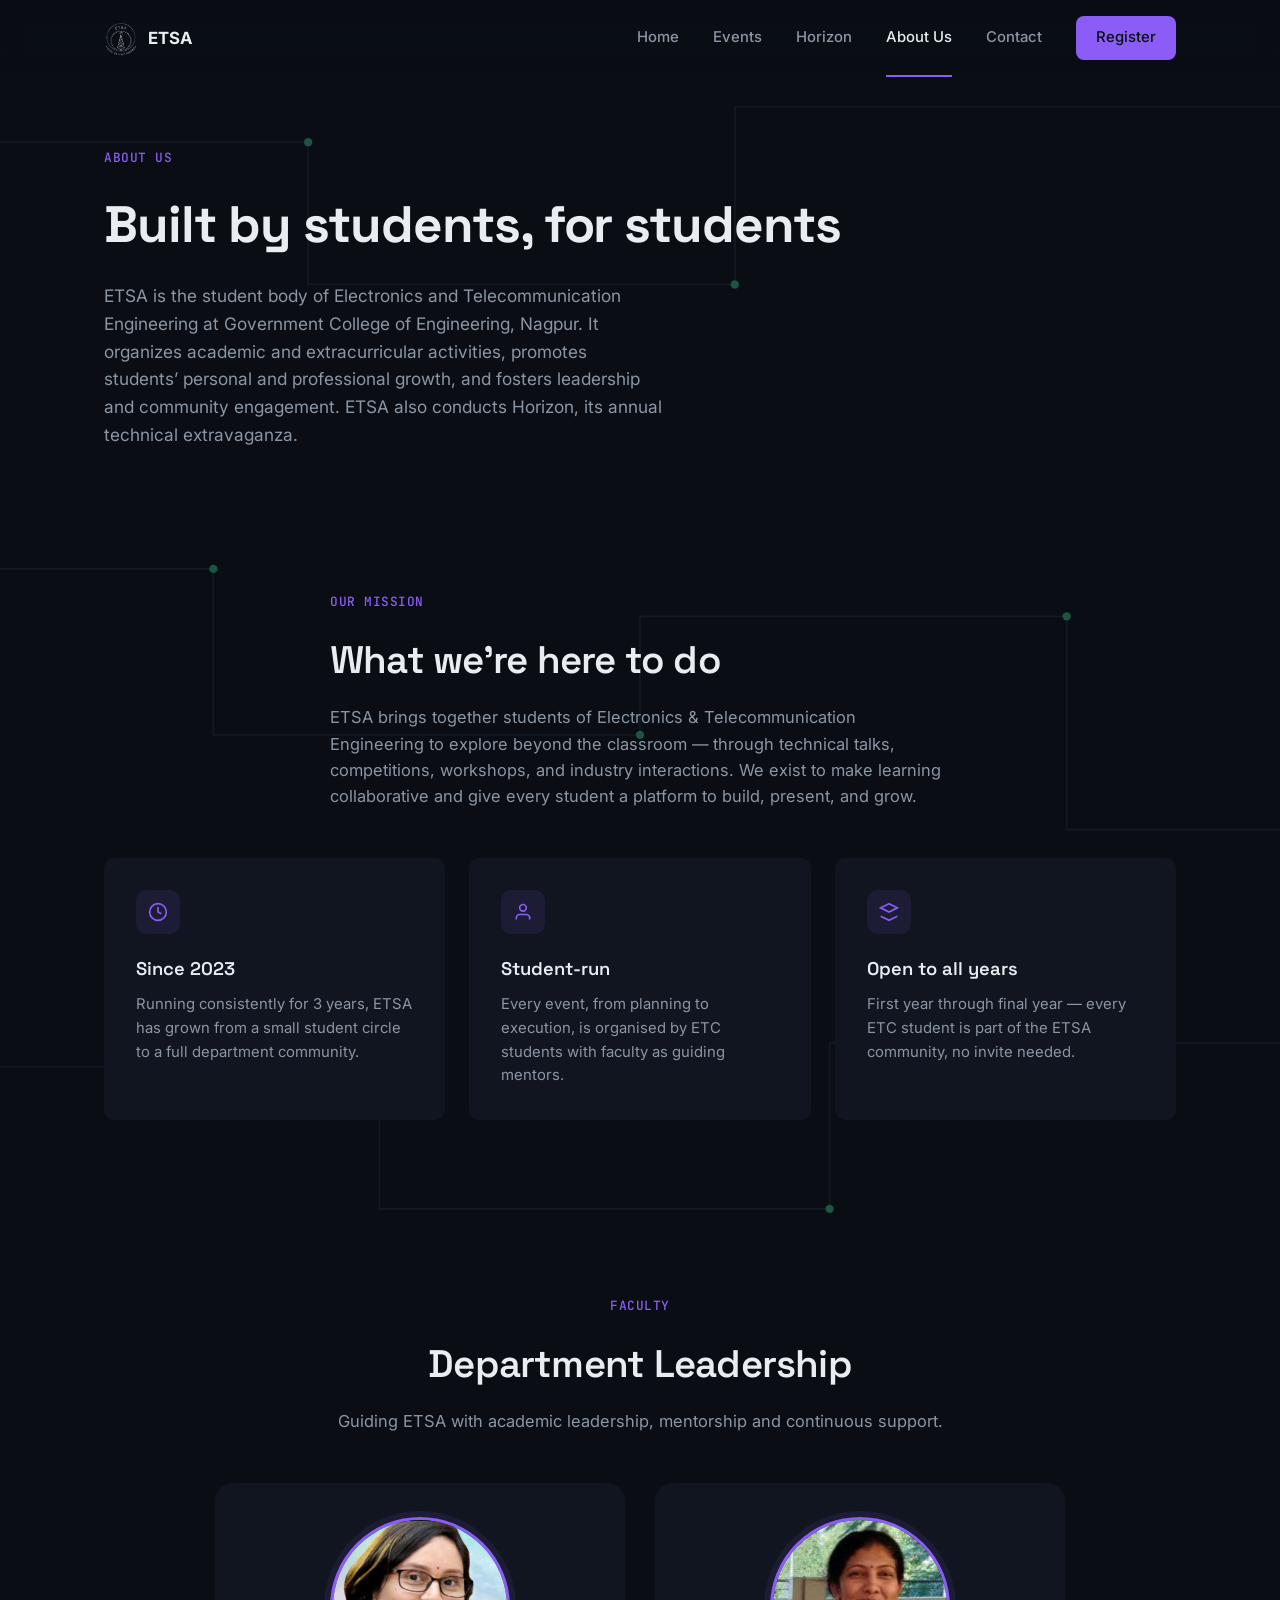
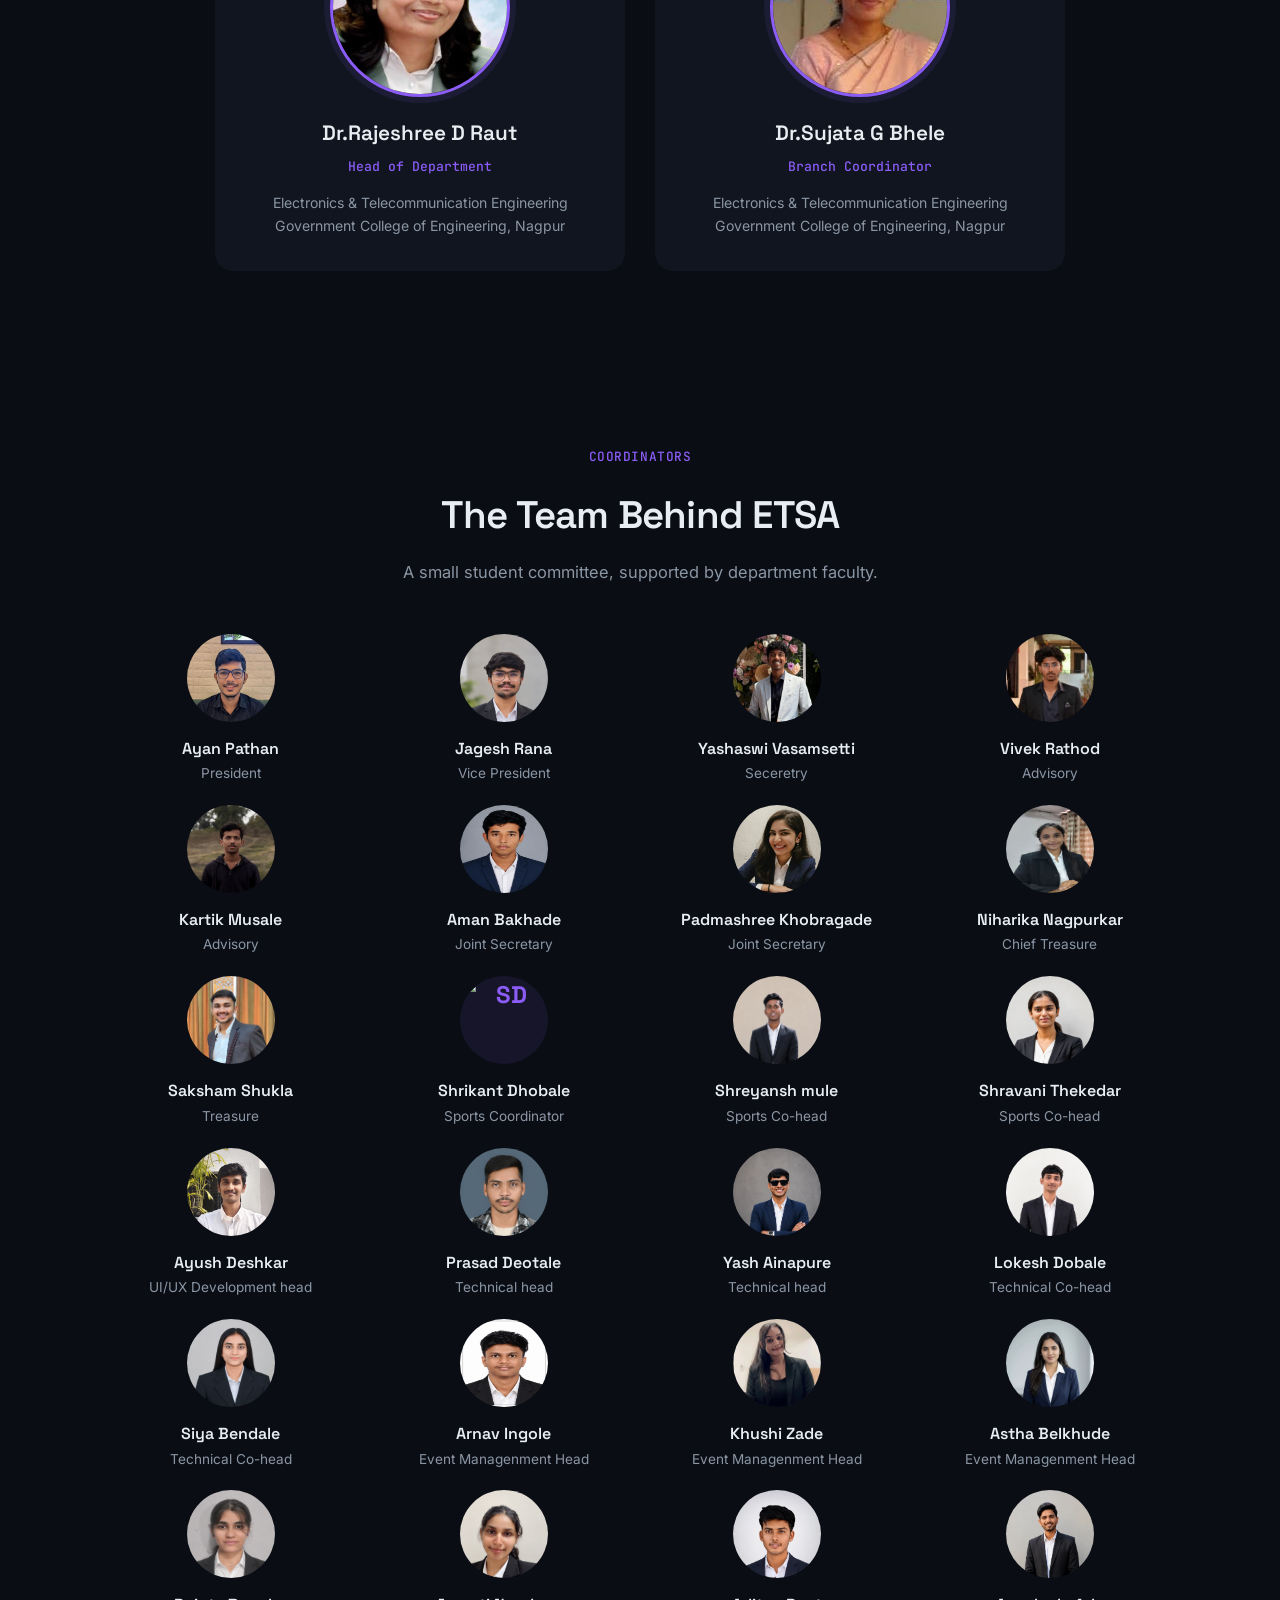
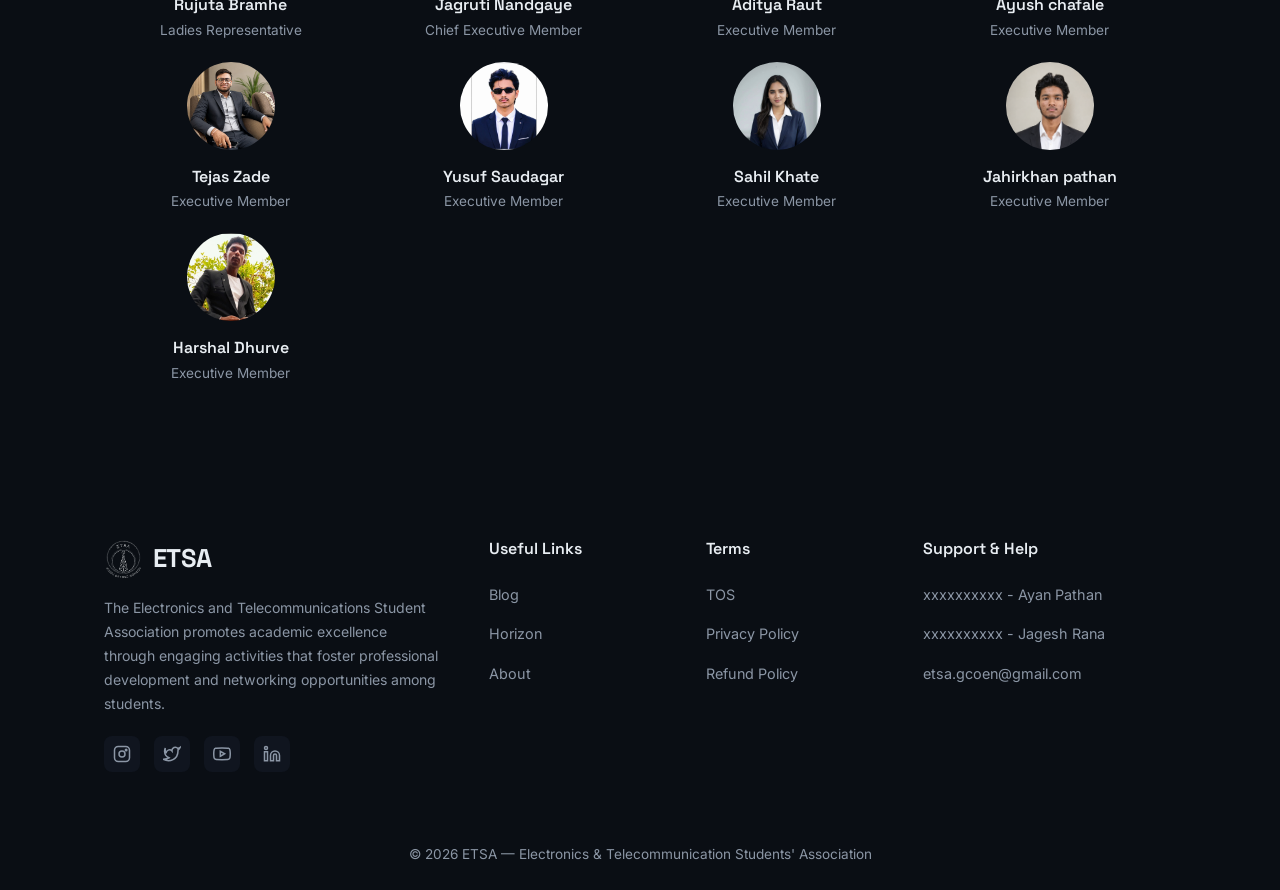
==== about.html @ 1e96f3a1 "about.html" ====
<!DOCTYPE html>
<html lang="en">
<head>
<meta charset="UTF-8">
<meta name="viewport" content="width=device-width, initial-scale=1.0">
<title>About Us — ETSA</title>
<link rel="icon" type="image/JPG" href="LOGO33.jpg">
<link rel="preconnect" href="https://fonts.googleapis.com">
<link href="https://fonts.googleapis.com/css2?family=Space+Grotesk:wght@400;500;600;700&family=JetBrains+Mono:wght@400;500&family=Inter:wght@400;500;600;700&display=swap" rel="stylesheet">
<link rel="stylesheet" href="style.css">
<style>
  .team-grid{display:grid; grid-template-columns:repeat(4,1fr); gap:20px;}
  .team-card{text-align:center;}
  .team-avatar{
    width:88px;
    height:88px;
    border-radius:50%;
    margin:0 auto 14px;
    background:var(--signal-tint); color:var(--signal-deep); display:flex; align-items:center; justify-content:center;
    font-family:'Space Grotesk',sans-serif; font-weight:700; font-size:1.5rem;
  }
  .team-card h3{font-family:'Space Grotesk',sans-serif; font-size:1rem; font-weight:600;}
  .team-card p{color:var(--ink-dim); font-size:0.85rem; margin-top:2px;}
  @media (max-width:820px){.team-grid{grid-template-columns:repeat(2,1fr);}}
</style>
</head>
<body>
<svg class="traces" viewBox="0 0 1080 1400" preserveAspectRatio="none" xmlns="http://www.w3.org/2000/svg">
  <path d="M0 120 H260 V240 H620 V90 H1080" stroke="#1c2532" stroke-width="1.5" fill="none"/>
  <path d="M0 480 H180 V620 H540 V520 H900 V700 H1080" stroke="#1c2532" stroke-width="1.5" fill="none"/>
  <path d="M0 900 H320 V1020 H700 V880 H1080" stroke="#1c2532" stroke-width="1.5" fill="none"/>
  <circle cx="260" cy="120" r="3.5" fill="#2a9d6e"/>
  <circle cx="620" cy="240" r="3.5" fill="#2a9d6e"/>
  <circle cx="180" cy="480" r="3.5" fill="#2a9d6e"/>
  <circle cx="540" cy="620" r="3.5" fill="#2a9d6e"/>
  <circle cx="900" cy="520" r="3.5" fill="#2a9d6e"/>
  <circle cx="320" cy="900" r="3.5" fill="#2a9d6e"/>
  <circle cx="700" cy="1020" r="3.5" fill="#2a9d6e"/>
</svg>

<header>
  <nav class="wrap">
    
<!--LOGO PUT HERE-->
<div class="logo">
  <img src="ETSA-LOGO.png" alt="ETSA logo" class="logo-mark">
  <span>ETSA</span>
</div>
    
    <input type="checkbox" id="nav-check" class="nav-check">
    <label for="nav-check" class="nav-toggle" aria-label="Toggle menu">
      <span></span><span></span><span></span>
    </label>
    <div class="nav-links" id="nav-links">
      <a href="index.html">Home</a>
      <a href="events.html">Events</a>
      <a href="horizon.html">Horizon</a>
      <a href="about.html" class="active">About Us</a>
      <a href="contact.html">Contact</a>
      <a href="register.html" class="nav-cta">Register</a>
    </div>
    <label for="nav-check" class="nav-backdrop" aria-hidden="true"></label>
  </nav>
</header>

<section class="page-hero">
  <div class="wrap">
    <span class="section-tag mono">ABOUT US</span>
    <h1 class="page-title">Built by students, for students</h1>
    <p class="sub">ETSA is the student body of Electronics and Telecommunication Engineering at Government College of Engineering, Nagpur. It organizes academic and extracurricular activities, promotes students’ personal and professional growth, and fosters leadership and community engagement. ETSA also conducts Horizon, its annual technical extravaganza.
    <!-- EDIT: replace with your real intro --></p>
  </div>
</section>

<section>
  <div class="wrap">
    <div class="section-head">
      <span class="section-tag mono">OUR MISSION</span>
      <h2 class="section-title">What we're here to do</h2>
      <p class="lead">
        ETSA brings together students of Electronics &amp; Telecommunication Engineering to explore beyond the classroom — through technical talks, competitions, workshops, and industry interactions. We exist to make learning collaborative and give every student a platform to build, present, and grow.
        <!-- EDIT: replace with your department's real mission statement -->
      </p>
    </div>
    <div class="feature-grid">
      <div class="feature-card">
        <div class="icon"><svg width="20" height="20" viewBox="0 0 24 24" fill="none" stroke="currentColor" stroke-width="2"><circle cx="12" cy="12" r="10"/><path d="M12 6v6l4 2"/></svg></div>
        <h3>Since 2023</h3>
        <p>Running consistently for 3 years, ETSA has grown from a small student circle to a full department community.</p>
      </div>
      <div class="feature-card">
        <div class="icon"><svg width="20" height="20" viewBox="0 0 24 24" fill="none" stroke="currentColor" stroke-width="2"><path d="M20 21v-2a4 4 0 0 0-4-4H8a4 4 0 0 0-4 4v2"/><circle cx="12" cy="7" r="4"/></svg></div>
        <h3>Student-run</h3>
        <p>Every event, from planning to execution, is organised by ETC students with faculty as guiding mentors.</p>
      </div>
      <div class="feature-card">
        <div class="icon"><svg width="20" height="20" viewBox="0 0 24 24" fill="none" stroke="currentColor" stroke-width="2"><path d="M12 2L2 7l10 5 10-5-10-5z"/><path d="M2 17l10 5 10-5"/></svg></div>
        <h3>Open to all years</h3>
        <p>First year through final year — every ETC student is part of the ETSA community, no invite needed.</p>
      </div>
    </div>
  </div>
</section>


<section>
  <div class="wrap">

    <div class="section-head center">
      <span class="section-tag mono">FACULTY</span>
      <h2 class="section-title">Department Leadership</h2>
      <p class="lead">
        Guiding ETSA with academic leadership, mentorship and continuous support.
      </p>
    </div>

    <div class="faculty-grid">

      <!-- HOD -->

      <div class="faculty-card">

        <img
          src="images/RAUT_MAM.png"
          alt="Head of Department"
          class="faculty-photo"
        >

        <h3>Dr.Rajeshree D Raut</h3>

        <p class="faculty-role">
          Head of Department
        </p>

        <p class="faculty-info">
          Electronics & Telecommunication Engineering<br>
          Government College of Engineering, Nagpur
        </p>

      </div>


      <!-- BRANCH COORDINATOR -->

      <div class="faculty-card">

        <img
          src="images/bhele mam.jpeg"
          alt="Branch Coordinator"
          class="faculty-photo"
          style="object-position: center 20%;"
        >

        <h3>Dr.Sujata G Bhele</h3>

        <p class="faculty-role">
          Branch Coordinator
        </p>

        <p class="faculty-info">
          Electronics & Telecommunication Engineering<br>
          Government College of Engineering, Nagpur
        </p>

      </div>

    </div>

  </div>
</section>


<section>
  <div class="wrap">
    <div class="section-head center">
      <span class="section-tag mono">COORDINATORS</span>
      <h2 class="section-title">The Team Behind ETSA</h2>
      <p class="lead">A small student committee, supported by department faculty.</p>
    </div>
    <div class="team-grid">
<!-- EDIT: STUDENTS NAME IN ETSA TEAM  -->
      <div class="team-card">
        <a href="https://www.linkedin.com/in/ayan-pathan-b895b2338?utm_source=share_via&utm_content=profile&utm_medium=member_android3" target="_blank" rel="noopener">
        <img src="images/AYAN.jpeg" alt="AP" class="team-avatar">
        </a>
        <h3>Ayan Pathan</h3>
        <p>President</p>
      </div>

      <div class="team-card">
        <img src="images/Jagesh Rana.png" alt="JR" class="team-avatar">
        <h3>Jagesh Rana</h3>
        <p>Vice President</p>
      </div>
      <div class="team-card">
        <img src="images/Yashaswi Vasamsetti.jpg" alt="AB" class="team-avatar">
        <h3>Yashaswi Vasamsetti</h3>
        <p>Seceretry</p>
      </div>
      <div class="team-card">
        <img src="images/Vivek Rathod.jpg" alt="AB" class="team-avatar">
        <h3>Vivek Rathod</h3>
        <p>Advisory</p>
      </div>
      <div class="team-card">
        <img src="images/Kartik Musale.jpg" alt="AB" class="team-avatar">
        <h3>Kartik Musale</h3>
        <p>Advisory</p>
      </div>
      <div class="team-card">
        <img src="images/Aman bakhade.png" alt="AB" class="team-avatar">
        <h3>Aman Bakhade</h3>
        <p>Joint Secretary</p>
      </div>
      <div class="team-card">
        <img src="images/padmashree.jpeg" alt="PK" class="team-avatar">
        <h3>Padmashree Khobragade</h3>
        <p>Joint Secretary</p>
      </div>
      <div class="team-card">
        <img src="images/Niharika Nagpurkar.jpeg" alt="NN" class="team-avatar">
        <h3>Niharika Nagpurkar</h3>
        <p>Chief Treasure</p>
      </div>
      <div class="team-card">
        <img src="images/Saksham Shukla.jpg" alt="AB" class="team-avatar">
        <h3>Saksham Shukla</h3>
        <p>Treasure</p>
      </div>
      <div class="team-card">
        <img src="images/SHRIKANT.jpg" alt="SD" class="team-avatar">
        <h3>Shrikant Dhobale</h3>
        <p>Sports Coordinator</p>
      </div>
      <div class="team-card">
        <img src="images/Shreyansh mule.jpg" alt="SM" class="team-avatar">
        <h3>Shreyansh mule</h3>
        <p>Sports Co-head</p>
      </div>
      <div class="team-card">
        <img src="images/Shravani Thekedar.png" alt="ST" class="team-avatar">
        <h3>Shravani Thekedar</h3>
        <p>Sports Co-head</p>
      </div>

      <div class="team-card">
      <a href="https://www.linkedin.com/in/ayush-p-d-a7321a333" target="_blank" rel="noopener">
      <img src="images/Ayush_Deshkar.jpg" alt="AD" class="team-avatar" style="object-position: center 40%;">
      </a>
        <h3>Ayush Deshkar</h3>
        <p>UI/UX Development head</p>
      </div>

      <div class="team-card">
        <img src="images/PRASAD.jpeg" alt="AI" class="team-avatar">
        <h3>Prasad Deotale</h3>
        <p>Technical head</p>
      </div>
      <div class="team-card">
        <img src="images/Yash Ainapure.png" alt="YA" class="team-avatar">
        <h3>Yash Ainapure</h3>
        <p>Technical head</p>
      </div>
      <div class="team-card">
        <img src="images/Lokesh Dobale.jpg" alt="AI" class="team-avatar">
        <h3>Lokesh Dobale</h3>
        <p>Technical Co-head</p>
      </div>
      <div class="team-card">
        <img src="images/Siya Bendale.jpg" alt="AI" class="team-avatar">
        <h3>Siya Bendale</h3>
        <p>Technical Co-head</p>
      </div>
      <div class="team-card">
        <img src="images/Arnav Ingole.png" alt="AI" class="team-avatar">
        <h3>Arnav Ingole</h3>
        <p>Event Managenment Head</p>
      </div>
      <div class="team-card">
        <img src="images/KHUSHI.png" alt="JR" class="team-avatar">
        <h3>Khushi Zade</h3>
        <p>Event Managenment Head</p>
      </div>
      <div class="team-card">
        <img src="images/Astha Belkhude.jpg" alt="AI" class="team-avatar">
        <h3>Astha Belkhude</h3>
        <p>Event Managenment Head</p>
      </div>
      <div class="team-card">
        <img src="images/Rujuta Bramhe.jpg" alt="AI" class="team-avatar">
        <h3>Rujuta Bramhe</h3>
        <p>Ladies Representative</p>
      </div>
      <div class="team-card">
        <img src="images/Jagruti Nandgaye.png" alt="AI" class="team-avatar">
        <h3>Jagruti Nandgaye</h3>
        <p>Chief Executive Member</p>
      </div>
      <div class="team-card">
        <img src="images/Aditya Raut.jpg" alt="AI" class="team-avatar">
        <h3>Aditya Raut</h3>
        <p>Executive Member</p>
      </div>
      <div class="team-card">
        <img src="images/Ayush chafale.png" alt="AI" class="team-avatar">
        <h3>Ayush chafale</h3>
        <p>Executive Member</p>
      </div>
      <div class="team-card">
        <img src="images/Tejas zade.png" alt="AI" class="team-avatar">
        <h3>Tejas Zade</h3>
        <p>Executive Member</p>
      </div>
      <div class="team-card">
        <img src="images/Yusuf Saudagar.jpg" alt="AI" class="team-avatar">
        <h3>Yusuf Saudagar</h3>
        <p>Executive Member</p>
      </div>
       <div class="team-card">
         <img src="images/Astha Belkhude.jpg" alt="AI" class="team-avatar">
         <h3>Sahil Khate</h3>
         <p>Executive Member</p>
       </div>

       <div class="team-card">
         <img src="images/JAHIRKHAN Pathan.png" alt="AI" class="team-avatar">
         <h3>Jahirkhan pathan</h3>
         <p>Executive Member</p>
       </div>
       <div class="team-card">
         <img src="images/harshal dhurve.jpg" alt="AI" class="team-avatar">
         <h3>Harshal Dhurve</h3>
         <p>Executive Member</p>
       </div>
      
      
    </div>
  </div>
</section>

<!--FOOTER -->
<footer>
  <div class="wrap footer-grid">
    <div class="footer-brand">
      <div class="footer-logo-row">
        <img src="ETSA-LOGO.png" alt="ETSA logo" class="footer-logo-mark">
        <div class="footer-logo-text">ETSA</div>
      </div>
      <p>The Electronics and Telecommunications Student Association promotes academic excellence through engaging activities that foster professional development and networking opportunities among students.</p>
      <div class="footer-socials">
        <a href="https://www.instagram.com/etsa.gcoen/" aria-label="Instagram" target="_blank" rel="noopener">
          <svg width="18" height="18" viewBox="0 0 24 24" fill="none" stroke="currentColor" stroke-width="2"><rect x="2" y="2" width="20" height="20" rx="5"/><circle cx="12" cy="12" r="4"/><circle cx="17.5" cy="6.5" r="1"/></svg>
        </a>
        <a href="#" aria-label="Twitter">
          <svg width="18" height="18" viewBox="0 0 24 24" fill="none" stroke="currentColor" stroke-width="2"><path d="M23 3a10.9 10.9 0 0 1-3.14 1.53A4.48 4.48 0 0 0 12 8a4.48 4.48 0 0 0-7.86 3.14A12.94 12.94 0 0 1 3 4s-4 9 5 13a13.64 13.64 0 0 1-8 2c9 5 20 0 20-11.5a4.5 4.5 0 0 0-.08-.83A7.72 7.72 0 0 0 23 3z"/></svg>
        </a>
        <a href="#" aria-label="YouTube">
          <svg width="18" height="18" viewBox="0 0 24 24" fill="none" stroke="currentColor" stroke-width="2"><path d="M22.54 6.42a2.78 2.78 0 0 0-1.94-2C18.88 4 12 4 12 4s-6.88 0-8.6.46a2.78 2.78 0 0 0-1.94 2A29 29 0 0 0 1 11.75a29 29 0 0 0 .46 5.33A2.78 2.78 0 0 0 3.4 19.1C5.12 19.56 12 19.56 12 19.56s6.88 0 8.6-.46a2.78 2.78 0 0 0 1.94-2A29 29 0 0 0 23 11.75a29 29 0 0 0-.46-5.33z"/><polygon points="9.75 15.02 15.5 11.75 9.75 8.48 9.75 15.02"/></svg>
        </a>
        <a href="https://www.linkedin.com/in/etsa-gcoen-025bbb23a/" aria-label="LinkedIn" target="_blank" rel="noopener">
          <svg width="18" height="18" viewBox="0 0 24 24" fill="none" stroke="currentColor" stroke-width="2"><path d="M16 8a6 6 0 0 1 6 6v7h-4v-7a2 2 0 0 0-4 0v7h-4v-7a6 6 0 0 1 6-6z"/><rect x="2" y="9" width="4" height="12"/><circle cx="4" cy="4" r="2"/></svg>
        </a>
      </div>
    </div>
    <div class="footer-col">
      <h4>Useful Links</h4>
      <ul>
        <li><a href="#">Blog</a></li>
        <li><a href="horizon.html">Horizon</a></li>
        <li><a href="about.html">About</a></li>
      </ul>
    </div>
    <div class="footer-col">
      <h4>Terms</h4>
      <ul>
        <li><a href="#">TOS</a></li>
        <li><a href="#">Privacy Policy</a></li>
        <li><a href="#">Refund Policy</a></li>
      </ul>
    </div>
    <div class="footer-col">
      <h4>Support &amp; Help</h4>
      <ul>
        <li><a href="tel:7774973903">xxxxxxxxxx - Ayan Pathan</a></li>
        <li><a href="tel:9921707207">xxxxxxxxxx - Jagesh Rana</a></li>
        <li><a href="mailto:etsa.gcoen@gmail.com">etsa.gcoen@gmail.com</a></li>
      </ul>
    </div>
  </div>
  <div class="wrap footer-bottom">
    <div class="footer-note">© 2026 ETSA — Electronics &amp; Telecommunication Students' Association</div>
  </div>
</footer>


</body>
</html>
---- style.css ----
:root{
  --bg: #0a0e14;
  --bg-soft: #10151f;
  --ink: #e8edf2;
  --ink-dim: #8b96a5;.com
  --line: #1c2532;
  --signal: #8b5cf6;
  --signal-deep: #8b5cf6;
  --signal-tint: rgba(139,92,246,0.1);
  --copper: #eb98c8;
  --panel-ink: #ffffff;
  --radius: 10px;
}

*{
  margin:0;
  padding:0;
  box-sizing:border-box;
}

html{
  scroll-behavior:smooth;
}

body{
  background:var(--bg);
  color:var(--ink);
  font-family:'Inter',sans-serif;
  line-height:1.6;
  -webkit-font-smoothing:antialiased;
}

.traces{
  position:fixed;
  inset:0;
  z-index:-1;
  pointer-events:none;
  opacity:0.5;
}

.mono{
  font-family:'JetBrains Mono',monospace;
}

a{
  color:inherit;
  text-decoration:none;
}

.wrap{
  max-width:1120px;
  margin:0 auto;
  padding:0 24px;
}

::selection{
  background:var(--signal-tint);
  color:var(--signal-deep);
}


/* =========================================================
   NAVIGATION
   ========================================================= */

header{
  position:sticky;
  top:0;
  z-index:50;
  background:rgba(10,14,20,0.85);
  backdrop-filter:blur(12px);
  border-bottom:1px solid var(--line);
}

nav.wrap{
  display:flex;
  align-items:center;
  justify-content:space-between;
  height:76px;
  position:relative;
}

.logo{
  display:flex;
  align-items:center;
  gap:10px;
  font-weight:700;
  font-size:1.05rem;
}

.logo-mark{
  height:38px;
  width:auto;
  flex-shrink:0;
  object-fit:contain;
}

.nav-links{
  display:flex;
  gap:34px;
  align-items:center;
}

.nav-links a{
  color:var(--ink-dim);
  font-size:0.93rem;
  font-weight:500;
  transition:color .2s;
  position:relative;
}

.nav-links a:hover{
  color:var(--ink);
}

.nav-links a.active{
  color:var(--ink);
}

.nav-links a.active::after{
  content:'';
  position:absolute;
  left:0;
  right:0;
  bottom:-27px;
  height:2px;
  background:var(--signal);
}

.nav-cta{
  background:var(--signal);
  color:#04140c !important;
  padding:10px 20px;
  border-radius:8px;
  font-weight:600;
  font-size:0.88rem;
  transition:background .2s, transform .15s;
}

.nav-cta:hover{
  background:var(--copper);
  transform:translateY(-1px);
}

/* Hamburger toggle — pure CSS via hidden checkbox + label (no JavaScript) */
.nav-check{
  position:absolute;
  width:0;
  height:0;
  margin:0;
  padding:0;
  border:none;
  opacity:0;
  pointer-events:none;
}

.nav-toggle{
  display:none;
  flex-direction:column;
  justify-content:center;
  align-items:center;
  gap:5px;
  width:40px;
  height:40px;
  padding:0;
  background:transparent;
  border:1px solid var(--line);
  border-radius:8px;
  cursor:pointer;
  flex-shrink:0;
}

.nav-toggle span{
  display:block;
  width:20px;
  height:2px;
  background:var(--ink);
  border-radius:2px;
  transition:transform .3s cubic-bezier(.4,0,.2,1), opacity .2s ease;
}

.nav-check:checked ~ .nav-toggle span:nth-child(1){
  transform:translateY(7px) rotate(45deg);
}

.nav-check:checked ~ .nav-toggle span:nth-child(2){
  opacity:0;
}

.nav-check:checked ~ .nav-toggle span:nth-child(3){
  transform:translateY(-7px) rotate(-45deg);
}

/* Visible focus ring for keyboard users tabbing to the hidden checkbox */
.nav-check:focus-visible ~ .nav-toggle{
  outline:2px solid var(--signal);
  outline-offset:2px;
}

/* Full-page tap-to-close overlay behind the open mobile menu */
.nav-backdrop{
  display:none;
}


/* =========================================================
   PAGE HERO
   ========================================================= */

.page-hero{
  padding:72px 0 56px;
  border-bottom:1px solid var(--line);
}

.section-tag{
  font-family:'JetBrains Mono',monospace;
  color:var(--signal-deep);
  font-size:0.8rem;
  font-weight:500;
  letter-spacing:0.04em;
  display:block;
  margin-bottom:16px;
}

h1.page-title{
  font-family:'Space Grotesk',sans-serif;
  font-weight:700;
  letter-spacing:-0.02em;
  font-size:clamp(2.1rem,5vw,3.2rem);
}

.page-hero p.sub{
  color:var(--ink-dim);
  font-size:1.08rem;
  max-width:560px;
  margin-top:16px;
}


/* =========================================================
   SECTIONS
   ========================================================= */

section{
  padding:88px 0;
}

.section-head{
  max-width:620px;
  margin:0 auto 48px;
}

.section-head.center{
  text-align:center;
}

h2.section-title{
  font-family:'Space Grotesk',sans-serif;
  font-weight:600;
  font-size:clamp(1.8rem,4vw,2.4rem);
  letter-spacing:-0.02em;
  margin-bottom:14px;
}

.lead{
  color:var(--ink-dim);
  font-size:1.03rem;
}


/* =========================================================
   BUTTONS
   ========================================================= */

.btn{
  display:inline-flex;
  align-items:center;
  gap:8px;
  padding:15px 30px;
  border-radius:8px;
  font-weight:600;
  font-size:0.98rem;
  transition:transform .15s, box-shadow .2s, background .2s;
  border:none;
  cursor:pointer;
  font-family:inherit;
}

.btn-primary{
  background:var(--signal);
  color:#04140c;
}

.btn-primary:hover{
  background:var(--copper);
  transform:translateY(-2px);
  box-shadow:0 10px 28px rgba(196,181,253,0.25);
}

.btn-primary:disabled{
  background:#2a3140;
  color:#6b7280;
  cursor:not-allowed;
  transform:none;
  box-shadow:none;
}

.btn-ghost{
  background:var(--bg-soft);
  color:var(--ink);
  border:1px solid var(--line);
}

.btn-ghost:hover{
  border-color:var(--signal);
  color:var(--signal);
}

.btn-big{
  padding:19px 44px;
  font-size:1.05rem;
  border-radius:10px;
}


/* =========================================================
   FEATURE / CARD GRID
   ========================================================= */

.feature-grid{
  display:grid;
  grid-template-columns:repeat(3,1fr);
  gap:24px;
}

.feature-card{
  background:var(--bg-soft);
  border:1px solid var(--line);
  border-radius:var(--radius);
  padding:32px;
  transition:transform .2s, box-shadow .2s, border-color .2s;
}

.feature-card:hover{
  transform:translateY(-4px);
  box-shadow:0 16px 32px rgba(11,14,20,0.06);
  border-color:var(--signal);
}

.feature-card .icon{
  width:44px;
  height:44px;
  border-radius:10px;
  background:var(--signal-tint);
  color:var(--signal-deep);
  display:flex;
  align-items:center;
  justify-content:center;
  margin-bottom:20px;
}

.feature-card h3{
  font-family:'Space Grotesk',sans-serif;
  font-size:1.15rem;
  font-weight:600;
  margin-bottom:10px;
}

.feature-card p{
  color:var(--ink-dim);
  font-size:0.93rem;
}


/* =========================================================
   EVENT CARDS
   ========================================================= */

.event-grid{
  display:grid;
  grid-template-columns:repeat(2,1fr);
  gap:24px;
}

.event-card{
  border:1px solid var(--line);
  border-radius:var(--radius);
  overflow:hidden;
  transition:transform .2s, box-shadow .2s;
}

.event-card:hover{
  transform:translateY(-4px);
  box-shadow:0 16px 32px rgba(11,14,20,0.07);
}

.event-card .thumb{
  height:160px;
  display:flex;
  align-items:center;
  justify-content:center;
  font-family:'Space Grotesk',sans-serif;
  font-weight:700;
  font-size:1.4rem;
  color:#fff;
}

.event-card .body{
  padding:24px;
}

.event-card .tag{
  font-family:'JetBrains Mono',monospace;
  font-size:0.75rem;
  color:var(--signal-deep);
  margin-bottom:8px;
  display:block;
}

.event-card h3{
  font-family:'Space Grotesk',sans-serif;
  font-size:1.15rem;
  font-weight:600;
  margin-bottom:8px;
}

.event-card p{
  color:var(--ink-dim);
  font-size:0.92rem;
}

.event-card .meta{
  margin-top:14px;
  display:flex;
  gap:14px;
  font-size:0.82rem;
  color:var(--ink-dim);
  font-family:'JetBrains Mono',monospace;
}


/* =========================================================
   STATS
   ========================================================= */

.stat-strip{
  display:flex;
  justify-content:center;
  gap:64px;
  flex-wrap:wrap;
  padding:36px 0;
  border-top:1px solid var(--line);
  border-bottom:1px solid var(--line);
}

.stat-item{
  text-align:center;
}

.stat-item .num{
  font-family:'Space Grotesk',sans-serif;
  font-weight:700;
  font-size:2rem;
}

.stat-item .lbl{
  color:var(--ink-dim);
  font-size:0.85rem;
  margin-top:4px;
}


/* =========================================================
   REGISTER
   ========================================================= */

.register-panel{
  max-width:520px;
  margin:0 auto;
  background:var(--bg-soft);
  border:1px solid var(--line);
  border-radius:16px;
  padding:44px;
}

.field{
  margin-bottom:22px;
}

.field label{
  display:block;
  font-size:0.85rem;
  font-weight:600;
  margin-bottom:8px;
  color:var(--ink);
}

.field select{
  width:100%;
  padding:14px 16px;
  border-radius:8px;
  border:1px solid var(--line);
  background-color:#151b26;
  font-family:inherit;
  font-size:0.98rem;
  color:var(--ink);
  cursor:pointer;
  appearance:none;
  -webkit-appearance:none;
  background-image:url("data:image/svg+xml,%3Csvg xmlns='http://www.w3.org/2000/svg' width='16' height='16' viewBox='0 0 24 24' fill='none' stroke='%238b96a5' stroke-width='2'%3E%3Cpath d='M6 9l6 6 6-6'/%3E%3C/svg%3E");
  background-repeat:no-repeat;
  background-position:right 14px center;
}

.field select option{
  background:#151b26;
  color:var(--ink);
}

.field select:focus{
  outline:none;
  border-color:var(--signal);
}

.field-hint{
  font-size:0.82rem;
  color:var(--ink-dim);
  margin-top:8px;
}

.register-panel .btn{
  width:100%;
  justify-content:center;
  margin-top:6px;
}


/* =========================================================
   CONTACT
   ========================================================= */

.contact-grid{
  display:grid;
  grid-template-columns:repeat(3,1fr);
  gap:20px;
}

.contact-card{
  border:1px solid var(--line);
  border-radius:var(--radius);
  padding:28px;
  text-align:center;
  transition:transform .2s, border-color .2s;
}

.contact-card:hover{
  transform:translateY(-3px);
  border-color:var(--signal);
}

.contact-card .icon{
  width:44px;
  height:44px;
  border-radius:10px;
  background:var(--signal-tint);
  color:var(--signal-deep);
  display:flex;
  align-items:center;
  justify-content:center;
  margin:0 auto 16px;
}

.contact-card h3{
  font-family:'Space Grotesk',sans-serif;
  font-size:1.05rem;
  margin-bottom:6px;
}

.contact-card p{
  color:var(--ink-dim);
  font-size:0.9rem;
}

.contact-card a.link{
  color:var(--signal-deep);
  font-weight:600;
  font-size:0.92rem;
  display:inline-block;
  margin-top:10px;
}


/* =========================================================
   CTA BAND
   ========================================================= */

.cta-band{
  background:var(--bg-soft);
  border:1px solid var(--line);
  border-radius:20px;
  padding:56px;
  text-align:center;
  position:relative;
  overflow:hidden;
}

.cta-band::before{
  content:'';
  position:absolute;
  top:-140px;
  left:50%;
  transform:translateX(-50%);
  width:600px;
  height:280px;
  border-radius:50%;
  background:radial-gradient(
    ellipse,
    var(--signal-tint) 0%,
    transparent 70%
  );
  pointer-events:none;
}

.cta-band h2{
  color:var(--ink);
  font-family:'Space Grotesk',sans-serif;
  font-size:clamp(1.6rem,3.4vw,2.1rem);
  font-weight:600;
  margin-bottom:14px;
  position:relative;
}

.cta-band p{
  color:var(--ink-dim);
  max-width:440px;
  margin:0 auto 28px;
  position:relative;
}

.cta-band .btn{
  position:relative;
}


/* =========================================================
   COUNTDOWN
   ========================================================= */

.countdown-section{
  padding:0 0 88px;
}

.countdown-panel{
  background:var(--bg-soft);
  border:1px solid var(--line);
  border-radius:20px;
  padding:56px;
  text-align:center;
  position:relative;
  overflow:hidden;
}

.countdown-panel::before{
  content:'';
  position:absolute;
  top:-160px;
  left:50%;
  transform:translateX(-50%);
  width:700px;
  height:320px;
  border-radius:50%;
  background:radial-gradient(
    ellipse,
    var(--signal-tint) 0%,
    transparent 70%
  );
  pointer-events:none;
}

.countdown-panel .inner{
  position:relative;
}

.countdown-panel > *{
  position:relative;
}

.countdown-panel .section-tag{
  justify-content:center;
  display:flex;
}

.countdown-panel h2{
  font-family:'Space Grotesk',sans-serif;
  font-weight:600;
  font-size:clamp(1.6rem,3.4vw,2.2rem);
  margin-bottom:8px;
  letter-spacing:-0.02em;
}

.countdown-panel .event-label{
  color:var(--signal);
  font-family:'JetBrains Mono',monospace;
  font-size:0.95rem;
  margin-bottom:36px;
}

.countdown-label{
  color:var(--ink-dim);
  font-size:1rem;
  margin-bottom:32px;
}

.countdown-grid{
  display:flex;
  justify-content:center;
  gap:20px;
  flex-wrap:wrap;
}

.countdown-box{
  background:var(--bg);
  border:1px solid var(--line);
  border-radius:12px;
  min-width:110px;
  padding:22px 18px;
  transition:border-color .2s;
}

.countdown-box:hover{
  border-color:var(--signal);
}

.countdown-box .num,
.countdown-box .digits{
  font-family:'Space Grotesk',sans-serif;
  font-weight:700;
  font-size:2.6rem;
  color:var(--signal);
  line-height:1;
  font-variant-numeric:tabular-nums;
  text-shadow:0 0 24px rgba(139,92,246,0.25);
}

.countdown-box .unit,
.countdown-box .cd-unit{
  font-family:'JetBrains Mono',monospace;
  font-size:0.75rem;
  color:var(--ink-dim);
  letter-spacing:0.08em;
  text-transform:uppercase;
  margin-top:8px;
}

.countdown-sep{
  display:flex;
  align-items:center;
  font-family:'JetBrains Mono',monospace;
  font-size:2rem;
  color:var(--line);
  font-weight:500;
}

.countdown-ended{
  font-family:'Space Grotesk',sans-serif;
  font-weight:600;
  font-size:1.6rem;
  color:var(--signal);
  padding:20px 0;
}

.countdown-panel .btn{
  margin-top:36px;
  position:relative;
}


/* =========================================================
   HACKATHON LIVE TIMER
   ========================================================= */

.timer-panel{
  background:var(--bg-soft);
  border:1px solid var(--line);
  border-radius:20px;
  padding:56px;
  text-align:center;
  position:relative;
  overflow:hidden;
}

.timer-panel::before{
  content:'';
  position:absolute;
  top:-160px;
  left:50%;
  transform:translateX(-50%);
  width:700px;
  height:320px;
  border-radius:50%;
  background:radial-gradient(
    ellipse,
    var(--signal-tint) 0%,
    transparent 70%
  );
  pointer-events:none;
}

.timer-panel > *{
  position:relative;
}

.timer-status{
  display:inline-flex;
  align-items:center;
  gap:8px;
  font-family:'JetBrains Mono',monospace;
  font-size:0.78rem;
  color:var(--signal-deep);
  background:var(--signal-tint);
  padding:7px 14px;
  border-radius:20px;
  margin-bottom:24px;
  font-weight:500;
}

.timer-status::before{
  content:'';
  width:6px;
  height:6px;
  border-radius:50%;
  background:var(--signal);
  animation:pulse 1.8s infinite;
}

.timer-label{
  color:var(--ink-dim);
  font-size:1rem;
  margin-bottom:32px;
}

.timer-grid{
  display:flex;
  justify-content:center;
  gap:20px;
  flex-wrap:wrap;
}

.timer-box{
  background:var(--bg);
  border:1px solid var(--line);
  border-radius:12px;
  padding:24px 20px;
  min-width:110px;
}

.timer-box .digits{
  font-family:'Space Grotesk',sans-serif;
  font-weight:700;
  font-size:2.6rem;
  color:var(--signal);
  line-height:1;
  font-variant-numeric:tabular-nums;
  text-shadow:0 0 24px rgba(139,92,246,0.25);
}

.timer-box .cd-unit{
  font-family:'JetBrains Mono',monospace;
  font-size:0.75rem;
  color:var(--ink-dim);
  letter-spacing:0.08em;
  text-transform:uppercase;
  margin-top:8px;
}

.timer-sep{
  font-family:'Space Grotesk',sans-serif;
  font-weight:700;
  font-size:2.6rem;
  color:var(--line);
  align-self:center;
  display:flex;
  align-items:center;
}

.timer-ended{
  font-family:'Space Grotesk',sans-serif;
  font-weight:600;
  font-size:1.6rem;
  color:var(--signal);
  padding:20px 0;
}

.timer-progress-wrap{
  max-width:520px;
  margin:36px auto 0;
}

.timer-progress-track{
  width:100%;
  height:8px;
  border-radius:20px;
  background:var(--bg);
  border:1px solid var(--line);
  overflow:hidden;
}

.timer-progress-fill{
  height:100%;
  width:0%;
  background:linear-gradient(
    90deg,
    var(--signal-deep),
    var(--signal)
  );
  border-radius:20px;
  transition:width 1s linear;
  box-shadow:0 0 12px rgba(139,92,246,0.5);
}

.timer-progress-caption{
  display:flex;
  justify-content:space-between;
  margin-top:10px;
  font-family:'JetBrains Mono',monospace;
  font-size:0.78rem;
  color:var(--ink-dim);
}


/* =========================================================
   FACULTY / HOD / BRANCH COORDINATOR
   ========================================================= */

.faculty-grid{
  display:grid;
  grid-template-columns:repeat(2,1fr);
  gap:30px;
  max-width:850px;
  margin:40px auto 0;
}

.faculty-card{
  text-align:center;
  padding:34px 28px;
  background:var(--bg-soft);
  border:1px solid var(--line);
  border-radius:18px;
  transition:
    transform .25s,
    border-color .25s,
    box-shadow .25s;
}

.faculty-card:hover{
  transform:translateY(-5px);
  border-color:var(--signal);
  box-shadow:0 14px 30px rgba(139,92,246,0.08);
}

.faculty-photo{
  width:180px;
  height:180px;
  border-radius:50%;
  object-fit:cover;
  display:block;
  margin:0 auto 20px;
  border:3px solid var(--signal);
  box-shadow:0 0 0 6px var(--signal-tint);
}

.faculty-card h3{
  font-family:'Space Grotesk',sans-serif;
  font-size:1.3rem;
  font-weight:600;
  margin-bottom:6px;
}

.faculty-card .faculty-role{
  color:var(--signal);
  font-family:'JetBrains Mono',monospace;
  font-size:0.82rem;
  font-weight:500;
  margin-bottom:14px;
}

.faculty-card .faculty-info{
  color:var(--ink-dim);
  font-size:0.88rem;
  line-height:1.65;
  max-width:350px;
  margin:0 auto;
}


/* =========================================================
   SPONSOR SECTIONS
   ========================================================= */

.sponsor-grid{
  max-width:960px;
  margin:0 auto;
}

.sponsor-tier{
  margin-bottom:56px;
}

.sponsor-tier:last-child{
  margin-bottom:0;
}

.tier-label{
  font-family:'JetBrains Mono',monospace;
  font-size:0.72rem;
  color:var(--signal-deep);
  letter-spacing:0.12em;
  text-transform:uppercase;
  margin-bottom:22px;
  text-align:center;
}

.sponsor-row{
  display:grid;
  grid-template-columns:repeat(auto-fit,minmax(220px,1fr));
  gap:20px;
}

.sponsor-card{
  background:var(--bg-soft);
  border:1px solid var(--line);
  border-radius:var(--radius);
  padding:36px 28px;
  text-align:center;
  transition:
    transform .25s,
    border-color .25s,
    box-shadow .25s;
}

.sponsor-card:hover{
  transform:translateY(-5px);
  border-color:var(--signal);
  box-shadow:0 14px 30px rgba(139,92,246,0.08);
}

.sponsor-card.title{
  max-width:340px;
  margin:0 auto;
  border-color:var(--signal);
}

.sponsor-card.title .sponsor-logo{
  width:80px;
  height:80px;
  font-size:1.6rem;
  background:var(--signal-tint);
  box-shadow:0 0 0 4px rgba(139,92,246,0.08);
}

.sponsor-logo{
  width:60px;
  height:60px;
  border-radius:14px;
  background:var(--bg);
  color:var(--signal-deep);
  display:flex;
  align-items:center;
  justify-content:center;
  font-family:'Space Grotesk',sans-serif;
  font-weight:700;
  font-size:1.25rem;
  margin:0 auto 18px;
  border:1px solid var(--line);
}

.sponsor-card h4{
  font-family:'Space Grotesk',sans-serif;
  font-size:1.08rem;
  font-weight:600;
  margin-bottom:6px;
}

.sponsor-card p{
  color:var(--ink-dim);
  font-size:0.88rem;
  line-height:1.5;
}

.sponsor-card a.link{
  color:var(--signal-deep);
  font-weight:600;
  font-size:0.9rem;
  display:inline-block;
  margin-top:14px;
  transition:opacity .2s;
}

.sponsor-card a.link:hover{
  opacity:0.8;
}

.sponsor-cta{
  text-align:center;
  margin-top:56px;
  padding-top:44px;
  border-top:1px solid var(--line);
}

.sponsor-cta p{
  color:var(--ink-dim);
  margin-bottom:22px;
  font-size:1.08rem;
}

.sponsor-cta .btn{
  margin:0 6px;
}


/* =========================================================
   HORIZON EVENT PAGE
   ========================================================= */

.event-hero{
  padding:100px 0 60px;
  text-align:center;
  position:relative;
  overflow:hidden;
}

.event-hero::before{
  content:'';
  position:absolute;
  top:-180px;
  left:50%;
  transform:translateX(-50%);
  width:900px;
  height:450px;
  border-radius:50%;
  background:radial-gradient(
    ellipse,
    var(--signal-tint) 0%,
    transparent 70%
  );
  z-index:0;
  pointer-events:none;
}

.event-hero-inner{
  position:relative;
  z-index:1;
}

.event-hero .eyebrow{
  display:inline-flex;
  align-items:center;
  gap:8px;
  font-family:'JetBrains Mono',monospace;
  font-size:0.78rem;
  color:var(--signal-deep);
  background:var(--signal-tint);
  padding:7px 14px;
  border-radius:20px;
  margin-bottom:28px;
  font-weight:500;
}

.event-hero h1{
  font-family:'Space Grotesk',sans-serif;
  font-weight:700;
  letter-spacing:-0.03em;
  font-size:clamp(2.4rem,5.5vw,4rem);
  line-height:1.08;
  max-width:780px;
  margin:0 auto;
}

.event-hero p.sub{
  max-width:600px;
  margin:20px auto 0;
  color:var(--ink-dim);
  font-size:1.1rem;
}

.event-meta-row{
  display:flex;
  justify-content:center;
  gap:40px;
  flex-wrap:wrap;
  margin-top:36px;
  font-family:'JetBrains Mono',monospace;
  font-size:0.85rem;
  color:var(--ink-dim);
}

.event-meta-row span{
  display:flex;
  align-items:center;
  gap:8px;
}

.event-meta-row svg{
  width:16px;
  height:16px;
  stroke:var(--signal-deep);
}

.schedule-list{
  max-width:640px;
  margin:0 auto;
}

.schedule-item{
  display:flex;
  gap:24px;
  padding:24px 0;
  border-bottom:1px solid var(--line);
}

.schedule-item:last-child{
  border-bottom:none;
}

.schedule-time{
  font-family:'JetBrains Mono',monospace;
  font-size:0.85rem;
  color:var(--signal-deep);
  min-width:110px;
  flex-shrink:0;
}

.schedule-content h4{
  font-family:'Space Grotesk',sans-serif;
  font-size:1.05rem;
  font-weight:600;
  margin-bottom:4px;
}

.schedule-content p{
  color:var(--ink-dim);
  font-size:0.9rem;
}


/* =========================================================
   HORIZON — COMPETITIONS SHOWCASE (pure CSS, no JavaScript)
   Cards animate in automatically on page load, staggered by
   order. No scroll-tracking or mouse-tracking JS is used.
   ========================================================= */

.comp-timeline{
  position:relative;
  max-width:980px;
  margin:0 auto;
  display:flex;
  flex-direction:column;
  gap:80px;
}

.comp-line-track{
  position:absolute;
  top:6px;
  bottom:6px;
  left:50%;
  width:2px;
  background:var(--line);
  transform:translateX(-50%);
  border-radius:2px;
  overflow:hidden;
  z-index:0;
}

.comp-line-fill{
  width:100%;
  height:0%;
  background:linear-gradient(to bottom, var(--signal), #14b87f);
  box-shadow:0 0 12px 1px rgba(139,92,246,0.6);
  animation:comp-draw-line 1.6s cubic-bezier(.16,.8,.3,1) 0.2s forwards;
}

@keyframes comp-draw-line{
  from{ height:0%; }
  to{ height:100%; }
}

.comp-item{
  position:relative;
  display:flex;
  align-items:center;
  gap:48px;
  opacity:0;
  animation:comp-fade-up 0.9s cubic-bezier(.16,.8,.3,1) forwards;
}

/* Staggered entrance — each card appears a beat after the last */
.comp-item:nth-of-type(1){ animation-delay:0.1s; }
.comp-item:nth-of-type(2){ animation-delay:0.4s; }
.comp-item:nth-of-type(3){ animation-delay:0.7s; }
.comp-item:nth-of-type(4){ animation-delay:1.0s; }

@keyframes comp-fade-up{
  from{
    opacity:0;
    transform:translateY(60px) scale(0.96);
    filter:blur(2px);
  }
  to{
    opacity:1;
    transform:translateY(0) scale(1);
    filter:blur(0);
  }
}

.comp-item--reverse{
  flex-direction:row-reverse;
}

.comp-item--reverse .comp-poster{
  transform-origin:right center;
}

/* Ghost number floating behind each card */
.comp-ghost-num{
  position:absolute;
  top:50%;
  left:50%;
  transform:translate(-50%,-58%);
  font-family:'Space Grotesk',sans-serif;
  font-weight:700;
  font-size:7.5rem;
  line-height:1;
  color:transparent;
  -webkit-text-stroke:1px var(--line);
  z-index:0;
  pointer-events:none;
  opacity:0;
  user-select:none;
  animation:comp-ghost-fade 1s ease forwards;
}

.comp-item:nth-of-type(1) .comp-ghost-num{ animation-delay:0.5s; }
.comp-item:nth-of-type(2) .comp-ghost-num{ animation-delay:0.8s; }
.comp-item:nth-of-type(3) .comp-ghost-num{ animation-delay:1.1s; }

@keyframes comp-ghost-fade{
  from{ opacity:0; }
  to{ opacity:0.5; }
}

/* Center marker with a bouncy pop-in, then a repeating pulse */
.comp-marker{
  position:absolute;
  top:50%;
  left:50%;
  width:16px;
  height:16px;
  transform:translate(-50%,-50%) scale(0);
  border-radius:50%;
  background:var(--bg);
  border:2px solid var(--signal);
  z-index:2;
  animation:comp-marker-pop 0.5s cubic-bezier(.34,1.56,.64,1) forwards;
}

.comp-item:nth-of-type(1) .comp-marker{ animation-delay:0.5s; }
.comp-item:nth-of-type(2) .comp-marker{ animation-delay:0.8s; }
.comp-item:nth-of-type(3) .comp-marker{ animation-delay:1.1s; }

@keyframes comp-marker-pop{
  from{ transform:translate(-50%,-50%) scale(0); }
  to{ transform:translate(-50%,-50%) scale(1); }
}

.comp-marker-pulse{
  position:absolute;
  inset:-6px;
  border-radius:50%;
  border:1.5px solid var(--signal);
  opacity:0;
  animation:comp-pulse 2.2s ease-out 1.5s infinite;
}

@keyframes comp-pulse{
  0%{ opacity:0.7; transform:scale(0.6); }
  80%{ opacity:0; transform:scale(2.1); }
  100%{ opacity:0; transform:scale(2.1); }
}

.comp-poster{
  flex:0 0 calc(50% - 24px);
  aspect-ratio:4 / 3;
  border-radius:16px;
  border:1px solid var(--line);
  position:relative;
  z-index:1;
  display:flex;
  flex-direction:column;
  align-items:center;
  justify-content:center;
  gap:8px;
  overflow:hidden;
  box-shadow:0 20px 40px -20px rgba(0,0,0,0.5);
  transition:transform 0.4s ease, box-shadow 0.4s ease;
}

.comp-item:hover .comp-poster{
  transform:translateY(-4px) scale(1.015);
  box-shadow:0 28px 52px -18px rgba(139,92,246,0.45);
}

.comp-poster-tag{
  position:absolute;
  top:14px;
  left:14px;
  font-size:0.65rem;
  letter-spacing:0.08em;
  color:rgba(255,255,255,0.75);
  background:rgba(0,0,0,0.25);
  padding:4px 8px;
  border-radius:5px;
}

.comp-poster-label{
  font-family:'Space Grotesk',sans-serif;
  font-weight:700;
  font-size:2rem;
  color:#fff;
  letter-spacing:0.02em;
  text-shadow:0 4px 18px rgba(0,0,0,0.35);
}

/* Diagonal shine sweep across the poster on hover — pure CSS :hover, no mouse tracking */
.comp-poster-shine{
  position:absolute;
  top:0;
  left:-60%;
  width:40%;
  height:100%;
  background:linear-gradient(115deg, transparent, rgba(255,255,255,0.28), transparent);
  transform:skewX(-18deg);
  transition:left 0.7s ease;
  pointer-events:none;
}

.comp-item:hover .comp-poster-shine{
  left:130%;
}

.comp-info{
  position:relative;
  z-index:2;
  flex:1;
  min-width:0;
}

.comp-info--center{
  text-align:center;
  margin:0 auto;
}

.comp-tag{
  display:inline-block;
  font-size:0.75rem;
  letter-spacing:0.06em;
  color:var(--signal-deep);
  margin-bottom:10px;
}

.comp-info h3{
  font-family:'Space Grotesk',sans-serif;
  font-size:1.5rem;
  font-weight:600;
  margin-bottom:10px;
}

.comp-info p{
  color:var(--ink-dim);
  font-size:0.95rem;
  line-height:1.6;
  margin-bottom:16px;
}

.comp-facts{
  display:flex;
  flex-direction:column;
  gap:8px;
}

.comp-facts li{
  font-size:0.85rem;
  color:var(--ink);
  padding-left:16px;
  position:relative;
}

.comp-facts li::before{
  content:"";
  position:absolute;
  left:0;
  top:8px;
  width:6px;
  height:6px;
  border-radius:50%;
  background:var(--signal);
}

.comp-facts li span{
  color:var(--ink-dim);
  font-family:'JetBrains Mono',monospace;
  font-size:0.75rem;
  margin-right:6px;
}

.comp-item--more{
  justify-content:center;
  animation-delay:1.3s;
}

.comp-item--more .comp-info{
  max-width:520px;
  border:1px dashed var(--line);
  border-radius:16px;
  padding:36px 32px;
  background:var(--bg-soft);
}

@media (max-width:860px){
  .comp-line-track{
    left:20px;
  }
  .comp-item,
  .comp-item--reverse{
    flex-direction:column;
    align-items:flex-start;
    gap:20px;
    padding-left:48px;
  }
  .comp-marker{
    top:24px;
    left:20px;
  }
  .comp-ghost-num{
    top:0;
    left:20px;
    transform:translate(0,-14%);
    font-size:4.5rem;
  }
  .comp-poster{
    flex:0 0 auto;
    width:100%;
  }
  .comp-item--more{
    padding-left:0;
    align-items:center;
  }
  .comp-item--more .comp-marker{
    display:none;
  }
  .comp-item--more .comp-info{
    text-align:center;
  }
}

@media (max-width:560px){
  .comp-timeline{
    gap:56px;
  }
  .comp-poster-label{
    font-size:1.5rem;
  }
  .comp-info h3{
    font-size:1.25rem;
  }
  .comp-ghost-num{
    font-size:3.5rem;
  }
}

@media (prefers-reduced-motion: reduce){
  .comp-item,
  .comp-ghost-num,
  .comp-marker,
  .comp-marker-pulse,
  .comp-line-fill{
    animation:none !important;
    opacity:1 !important;
    transform:none !important;
    height:100% !important;
  }
}



/* =========================================================
   FOOTER
   ========================================================= */

footer{
  padding:48px 0;
  border-top:1px solid var(--line);
}

.footer-row{
  display:flex;
  justify-content:space-between;
  align-items:center;
  flex-wrap:wrap;
  gap:20px;
}

.footer-links{
  display:flex;
  gap:24px;
}

.footer-links a{
  color:var(--ink-dim);
  font-size:0.9rem;
}

.footer-links a:hover{
  color:var(--signal-deep);
}

.footer-note{
  color:var(--ink-dim);
  font-size:0.85rem;
}


/* =========================================================
   RESPONSIVE DESIGN
   ========================================================= */

@media (max-width:820px){

  .nav-toggle{
    display:flex;
    order:3;
  }

  .nav-links{
    position:absolute;
    top:100%;
    left:0;
    right:0;
    z-index:41;
    flex-direction:column;
    align-items:stretch;
    gap:0;
    background:rgba(10,14,20,0.98);
    backdrop-filter:blur(12px);
    border-bottom:1px solid var(--line);
    max-height:0;
    overflow:hidden;
    opacity:0;
    padding:0 24px;
    transition:max-height .35s cubic-bezier(.4,0,.2,1), opacity .25s ease, padding .35s ease;
  }

  .nav-check:checked ~ .nav-links{
    max-height:420px;
    opacity:1;
    padding:8px 24px 20px;
  }

  /* Tap anywhere outside the open menu to close it — no JS involved */
  .nav-check:checked ~ .nav-backdrop{
    display:block;
    position:fixed;
    top:76px;
    left:0;
    right:0;
    bottom:0;
    background:rgba(4,6,10,0.55);
    z-index:40;
    cursor:default;
  }

  .nav-links a{
    width:100%;
    padding:14px 0;
    border-bottom:1px solid var(--line);
  }

  .nav-links a:last-child{
    border-bottom:none;
  }

  .nav-links a.active::after{
    display:none;
  }

  .nav-links .nav-cta{
    margin-top:12px;
    text-align:center;
    display:block;
  }

  .feature-grid,
  .event-grid,
  .contact-grid{
    grid-template-columns:1fr;
  }

  .stat-strip{
    gap:32px;
  }

  .cta-band{
    padding:40px 24px;
  }

  .register-panel{
    padding:32px 24px;
  }

  .countdown-box{
    min-width:70px;
    padding:16px 10px;
  }

  .countdown-box .num,
  .countdown-box .digits{
    font-size:1.7rem;
  }

  .countdown-grid{
    gap:10px;
  }

  .countdown-sep{
    display:none;
  }

  .countdown-panel{
    padding:36px 20px;
  }

  .timer-box{
    min-width:74px;
    padding:16px 10px;
  }

  .timer-box .digits{
    font-size:1.8rem;
  }

  .timer-sep{
    font-size:1.8rem;
  }

  .faculty-grid{
    grid-template-columns:1fr;
    max-width:500px;
  }

  .faculty-photo{
    width:160px;
    height:160px;
  }
}


@media (max-width:700px){

  .faculty-grid{
    grid-template-columns:1fr;
  }

  .faculty-photo{
    width:150px;
    height:150px;
  }

  .faculty-card{
    padding:28px 20px;
  }
}


@media (max-width:640px){

  .sponsor-row{
    grid-template-columns:1fr;
  }

  .sponsor-card.title{
    max-width:100%;
  }

  .event-meta-row{
    gap:16px;
  }

  .schedule-item{
    flex-direction:column;
    gap:8px;
  }

  .schedule-time{
    min-width:auto;
  }
}


/* =========================================================
   BENTO GRID DASHBOARD
   ========================================================= */

#bento-dashboard{
  padding:88px 0;
}

.bento-grid{
  display:grid;
  grid-template-columns:repeat(3, 1fr);
  grid-template-rows:auto auto auto;
  gap:20px;
  max-width:960px;
  margin:0 auto;
}

/* Tile base */
.bento-tile{
  background:var(--bg-soft);
  border:1px solid var(--line);
  border-radius:20px;
  padding:32px;
  position:relative;
  overflow:hidden;
  transition:transform 0.35s cubic-bezier(0.22, 1, 0.36, 1), 
             box-shadow 0.35s ease,
             border-color 0.35s ease;
  opacity:0;
  transform:translateY(30px) scale(0.96);
}

.bento-tile.tile-visible{
  opacity:1;
  transform:translateY(0) scale(1);
}

/* Staggered entrance delays */
#tile-registrations.tile-visible{ transition-delay:0ms; }
#tile-chart.tile-visible{ transition-delay:100ms; }
#tile-progress.tile-visible{ transition-delay:200ms; }
#tile-teams.tile-visible{ transition-delay:300ms; }
#tile-days.tile-visible{ transition-delay:400ms; }
#tile-prizes.tile-visible{ transition-delay:500ms; }

.bento-tile:hover{
  transform:translateY(-6px) scale(1.01);
  border-color:rgba(139,92,246,0.4);
  box-shadow:0 24px 48px rgba(0,0,0,0.35), 0 0 0 1px rgba(139,92,246,0.15);
}

/* Glow effect behind tile */
.tile-glow{
  position:absolute;
  top:-60%;
  left:-20%;
  width:140%;
  height:140%;
  background:radial-gradient(circle at 30% 30%, rgba(69, 49, 114, 0.08) 0%, transparent 60%);
  opacity:0;
  transition:opacity 0.5s ease;
  pointer-events:none;
  z-index:0;
}

.bento-tile:hover .tile-glow{
  opacity:1;
}

.tile-content{
  position:relative;
  z-index:1;
}

/* Tile sizing */
.bento-tile-large{
  grid-column:span 1;
  grid-row:span 1;
  min-height:220px;
  display:flex;
  flex-direction:column;
  justify-content:center;
}

.bento-tile-chart{
  grid-column:span 2;
  min-height:220px;
}

.bento-tile-wide{
  grid-column:span 3;
  min-height:200px;
}

.bento-tile-small{
  grid-column:span 1;
  min-height:160px;
  display:flex;
  flex-direction:column;
  justify-content:center;
}

/* Labels */
.tile-label{
  display:block;
  font-size:0.72rem;
  color:var(--signal-deep);
  letter-spacing:0.1em;
  text-transform:uppercase;
  margin-bottom:14px;
  font-weight:500;
}

/* Big numbers */
.tile-number{
  font-family:'Space Grotesk',sans-serif;
  font-weight:700;
  font-size:4rem;
  line-height:1;
  color:var(--ink);
  letter-spacing:-0.03em;
  background:linear-gradient(135deg, #ffffff 0%, #c4b5fd 100%);
  -webkit-background-clip:text;
  -webkit-text-fill-color:transparent;
  background-clip:text;
}

.tile-number.small{
  font-size:2.6rem;
  margin-top:4px;
}

.prize-text{
  background:linear-gradient(135deg, #fbbf24 0%, #f59e0b 60%, #d97706 100%);
  -webkit-background-clip:text;
  -webkit-text-fill-color:transparent;
  background-clip:text;
}

.tile-caption{
  font-size:0.85rem;
  color:var(--ink-dim);
  margin-top:10px;
}

/* Sparkline */
.tile-sparkline{
  margin-top:16px;
  height:30px;
  opacity:0.7;
}

.tile-sparkline svg{
  width:100%;
  height:100%;
}

/* Mini Bar Chart */
.mini-bar-chart{
  display:flex;
  align-items:flex-end;
  justify-content:space-around;
  gap:16px;
  height:140px;
  padding-top:10px;
}

.bar-group{
  display:flex;
  flex-direction:column;
  align-items:center;
  gap:8px;
  flex:1;
}

.bar-track{
  width:36px;
  height:100px;
  background:rgba(139,92,246,0.06);
  border-radius:8px;
  position:relative;
  overflow:hidden;
  border:1px solid var(--line);
}

.bar-fill{
  position:absolute;
  bottom:0;
  left:0;
  right:0;
  height:0%;
  background:linear-gradient(180deg, rgba(139,92,246,0.9) 0%, rgba(196,181,253,0.5) 100%);
  border-radius:8px;
  transition:height 1.2s cubic-bezier(0.22, 1, 0.36, 1);
  box-shadow:0 -4px 16px rgba(139,92,246,0.25);
}

.bar-name{
  font-family:'JetBrains Mono',monospace;
  font-size:0.7rem;
  color:var(--ink-dim);
  text-transform:uppercase;
  letter-spacing:0.04em;
}

.bar-val{
  font-family:'Space Grotesk',sans-serif;
  font-weight:600;
  font-size:0.85rem;
  color:var(--ink);
}

/* Progress Ring */
.progress-layout{
  display:flex;
  align-items:center;
  gap:40px;
}

.progress-ring-wrap{
  position:relative;
  width:140px;
  height:140px;
  flex-shrink:0;
}

.progress-ring{
  width:100%;
  height:100%;
  transform:rotate(-90deg);
}

.progress-track{
  fill:none;
  stroke:rgba(139,92,246,0.12);
  stroke-width:10;
}

.progress-fill{
  fill:none;
  stroke-width:10;
  stroke-linecap:round;
  transition:stroke-dashoffset 2s cubic-bezier(0.22, 1, 0.36, 1);
}

.progress-text{
  position:absolute;
  inset:0;
  display:flex;
  align-items:center;
  justify-content:center;
  font-family:'Space Grotesk',sans-serif;
  font-weight:700;
  font-size:1.8rem;
  color:var(--ink);
}

.progress-sym{
  font-size:1.1rem;
  color:var(--signal-deep);
  margin-left:2px;
}

.progress-info{
  flex:1;
}

.progress-desc{
  color:var(--ink-dim);
  font-size:0.95rem;
  margin-top:10px;
  line-height:1.6;
  max-width:420px;
}

.progress-meta{
  display:flex;
  gap:12px;
  margin-top:18px;
  flex-wrap:wrap;
}

.meta-pill{
  background:rgba(139,92,246,0.08);
  border:1px solid rgba(139,92,246,0.2);
  border-radius:20px;
  padding:6px 14px;
  font-size:0.82rem;
  color:var(--ink-dim);
}

.meta-pill strong{
  color:var(--ink);
  font-family:'Space Grotesk',sans-serif;
}

/* Small tile icons */
.small-icon{
  width:40px;
  height:40px;
  border-radius:10px;
  background:var(--signal-tint);
  color:var(--signal-deep);
  display:flex;
  align-items:center;
  justify-content:center;
  margin-bottom:12px;
  transition:transform 0.3s ease, background 0.3s ease;
}

.bento-tile:hover .small-icon{
  transform:scale(1.1) rotate(-4deg);
  background:rgba(139,92,246,0.18);
}

/* Subtle floating animation for tiles */
@keyframes floatTile{
  0%, 100%{ transform:translateY(0); }
  50%{ transform:translateY(-4px); }
}

#tile-registrations:hover{
  animation:none;
}

/* Pulse dot for live indicator */
#tile-registrations .tile-label::before{
  content:'';
  display:inline-block;
  width:6px;
  height:6px;
  border-radius:50%;
  background:#ffe600;
  margin-right:8px;
  vertical-align:middle;
  animation:pulse 2s infinite;
  box-shadow:0 0 8px #ffe600;
}

/* Responsive */
@media (max-width:820px){
  .bento-grid{
    grid-template-columns:1fr 1fr;
    gap:14px;
  }
  .bento-tile-large{
    grid-column:span 1;
  }
  .bento-tile-chart{
    grid-column:span 1;
  }
  .bento-tile-wide{
    grid-column:span 2;
  }
  .bento-tile-small{
    grid-column:span 1;
  }
  .tile-number{
    font-size:3rem;
  }
  .progress-layout{
    flex-direction:column;
    text-align:center;
    gap:24px;
  }
  .progress-meta{
    justify-content:center;
  }
}

@media (max-width:560px){
  .bento-grid{
    grid-template-columns:1fr;
  }
  .bento-tile-large,
  .bento-tile-chart,
  .bento-tile-wide,
  .bento-tile-small{
    grid-column:span 1;
    min-height:auto;
    padding:24px;
  }
  .mini-bar-chart{
    height:120px;
  }
  .bar-track{
    width:28px;
    height:80px;
  }
  .tile-number{
    font-size:2.8rem;
  }
}

/* =========================================================
   FOOTER — 4-COLUMN LAYOUT
   ========================================================= */

footer{
  padding:64px 0 0;
  border-top:1px solid var(--line);
}

.footer-grid{
  display:grid;
  grid-template-columns:2fr 1fr 1fr 1.5fr;
  gap:48px;
  padding-bottom:48px;
}

.footer-brand{
  max-width:340px;
}

.footer-logo-text{
  font-family:'Space Grotesk',sans-serif;
  font-weight:700;
  font-size:1.6rem;
  color:var(--ink);
  letter-spacing:-0.02em;
  margin-bottom:16px;
}

.footer-logo-row{
  display:flex;
  align-items:center;
  gap:10px;
  margin-bottom:16px;
}

.footer-logo-mark{
  height:44px;
  width:auto;
  object-fit:contain;
}

.footer-logo-row .footer-logo-text{
  margin-bottom:0;
}

.footer-brand p{
  color:var(--ink-dim);
  font-size:0.88rem;
  line-height:1.7;
  margin-bottom:20px;
}

.footer-socials{
  display:flex;
  gap:14px;
}

.footer-socials a{
  width:36px;
  height:36px;
  border-radius:8px;
  background:var(--bg-soft);
  border:1px solid var(--line);
  color:var(--ink-dim);
  display:flex;
  align-items:center;
  justify-content:center;
  transition:all .2s ease;
}

.footer-socials a:hover{
  border-color:var(--signal);
  color:var(--signal-deep);
  transform:translateY(-2px);
}

.footer-col h4{
  font-family:'Space Grotesk',sans-serif;
  font-weight:600;
  font-size:1rem;
  color:var(--ink);
  margin-bottom:20px;
}

.footer-col ul{
  list-style:none;
  padding:0;
  margin:0;
}

.footer-col li{
  margin-bottom:14px;
}

.footer-col a{
  color:var(--ink-dim);
  font-size:0.9rem;
  transition:color .2s;
}

.footer-col a:hover{
  color:var(--signal-deep);
}

.footer-bottom{
  border-top:1px solid var(--line);
  padding:24px 0;
  text-align:center;
}

.footer-note{
  color:var(--ink-dim);
  font-size:0.85rem;
}

/* Responsive footer */
@media (max-width:860px){
  .footer-grid{
    grid-template-columns:1fr 1fr;
    gap:36px 28px;
  }
  .footer-brand{
    grid-column:span 2;
    max-width:100%;
  }
}

@media (max-width:560px){
  .footer-grid{
    grid-template-columns:1fr;
    gap:32px;
  }
  .footer-brand{
    grid-column:span 1;
  }
  .footer-col h4{
    margin-bottom:14px;
  }
}
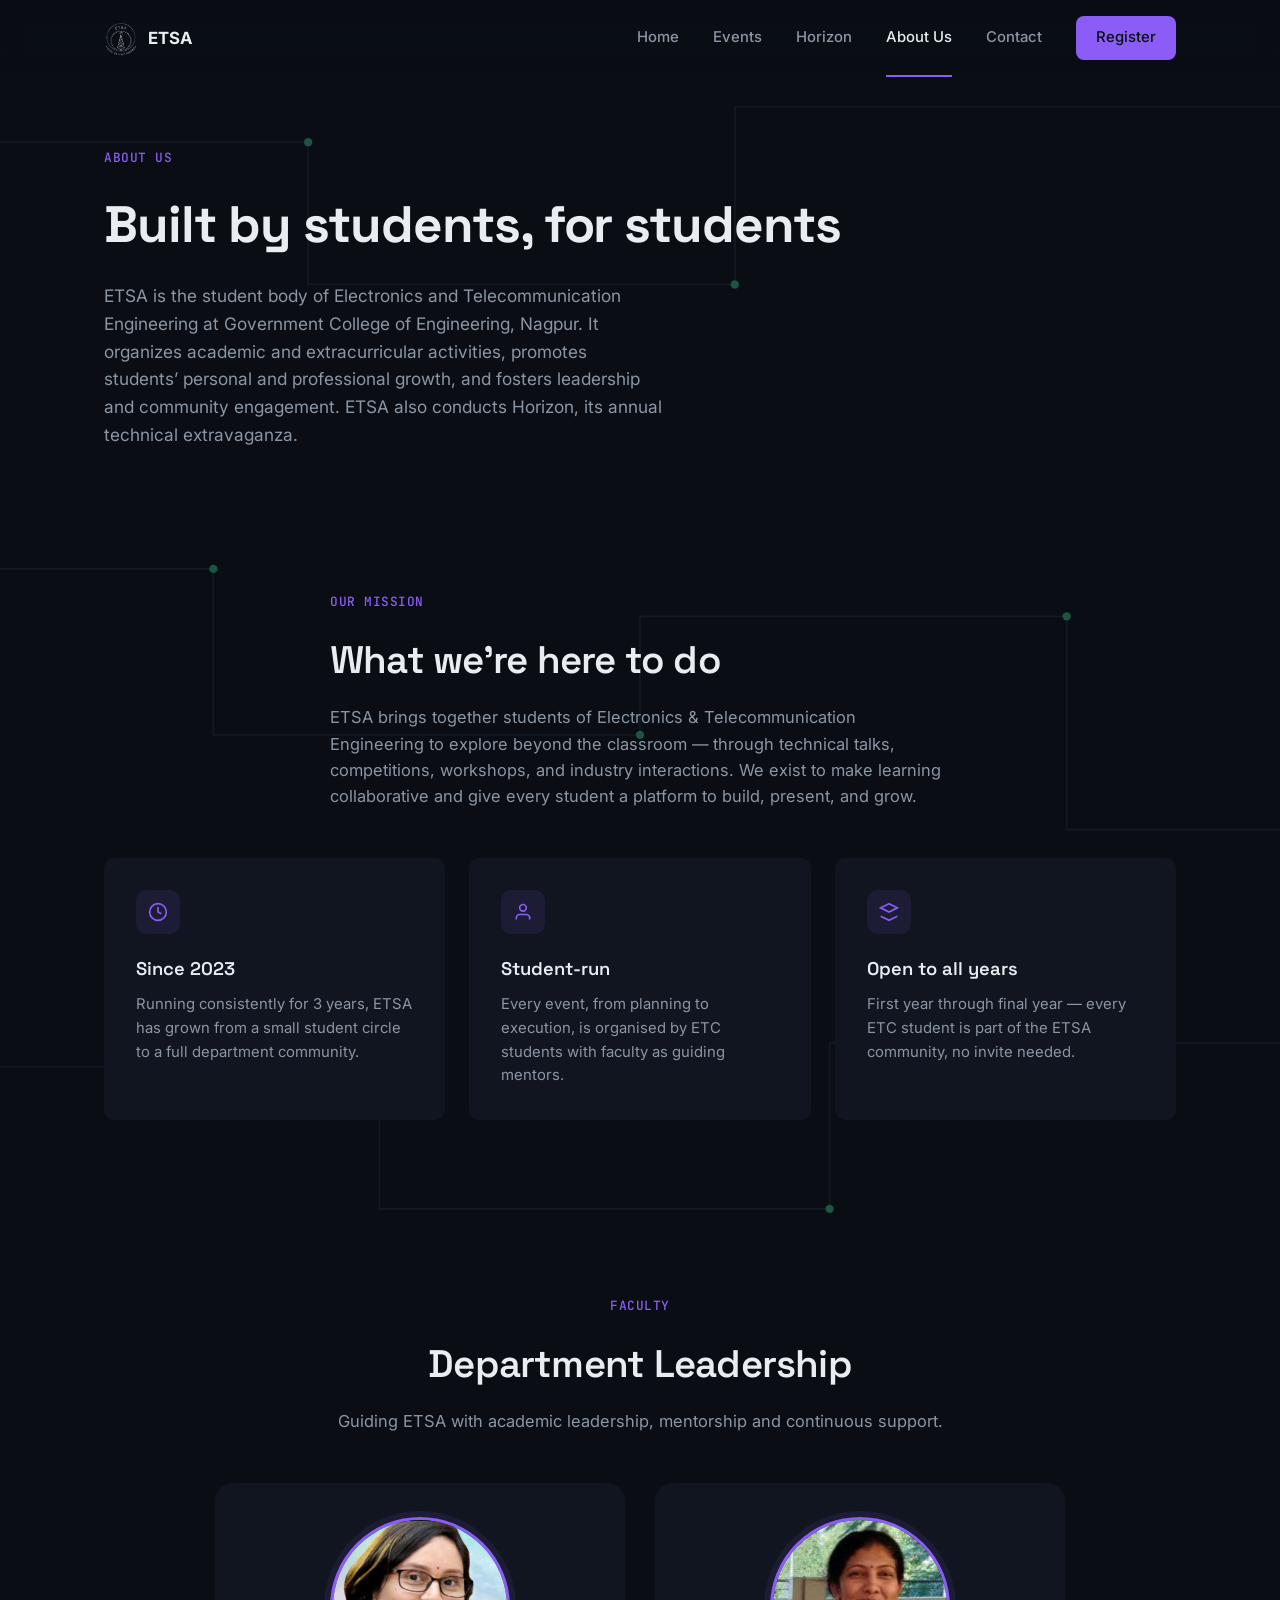
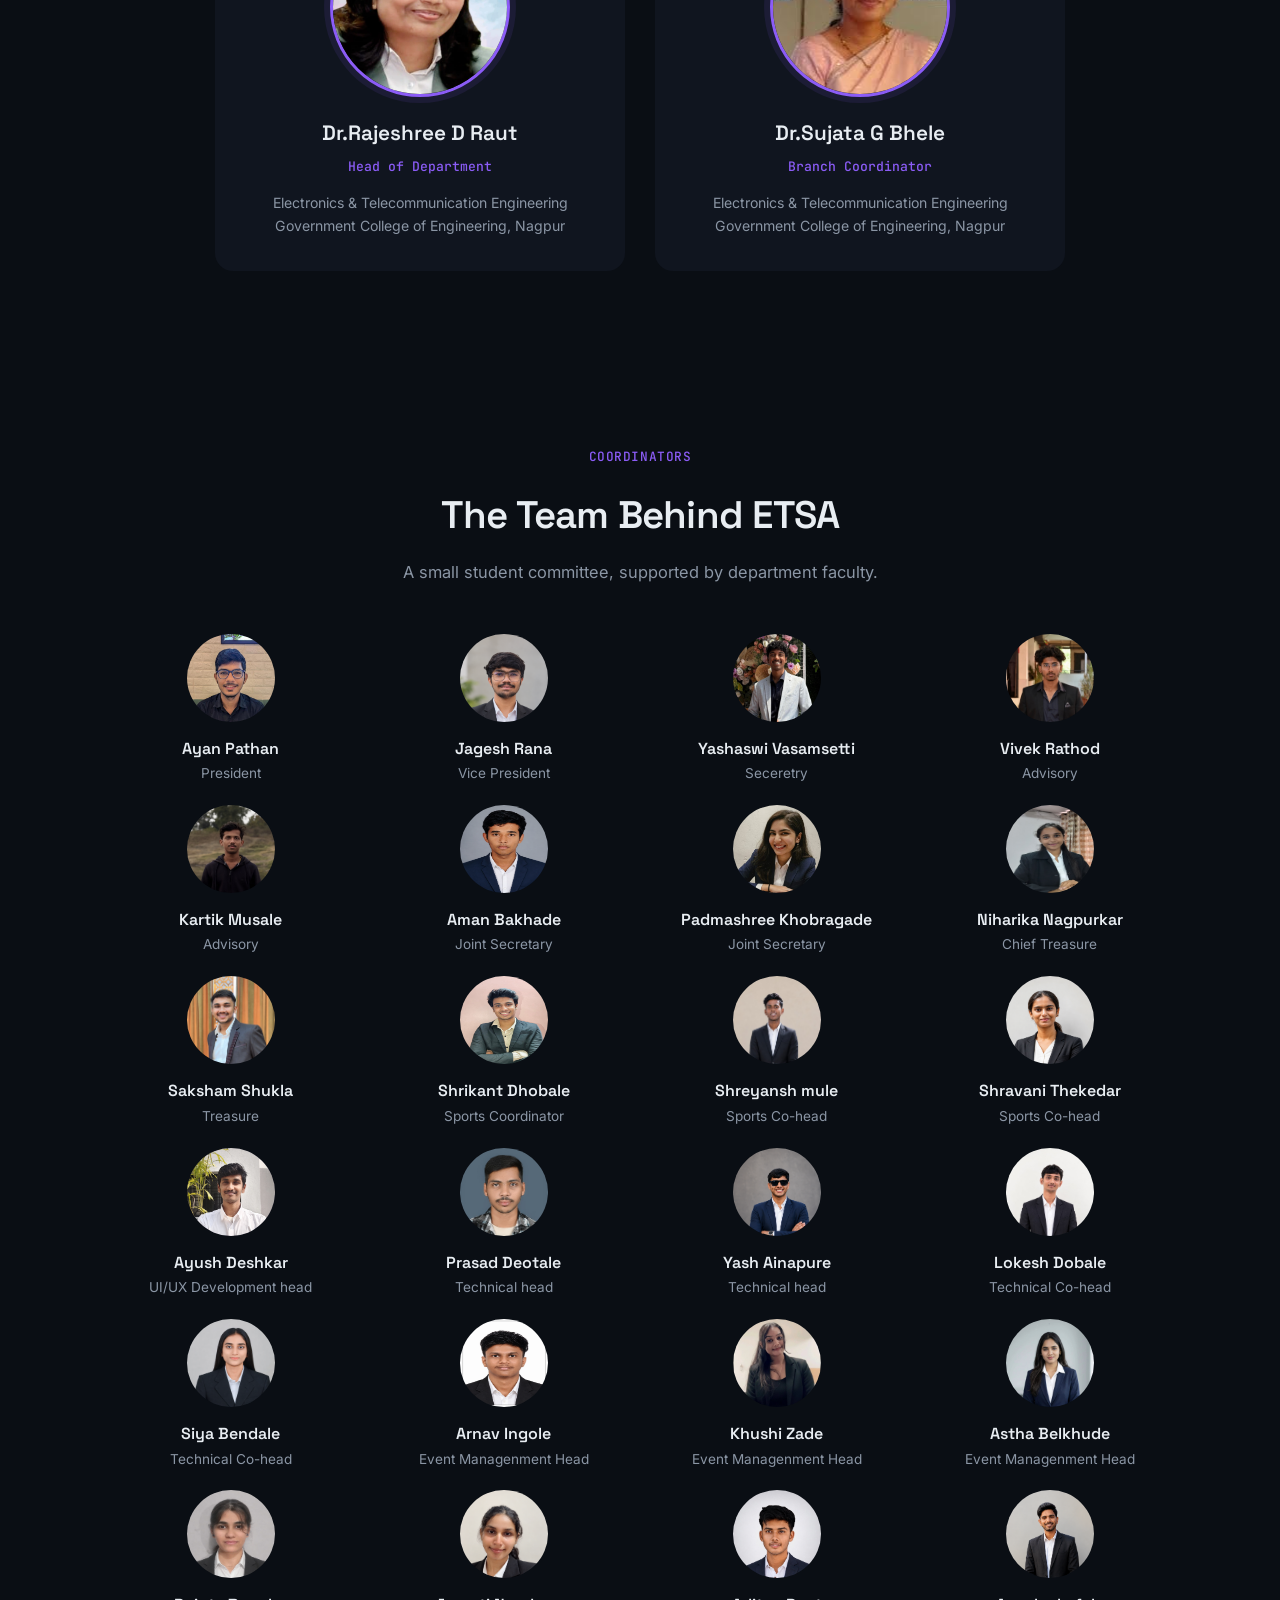
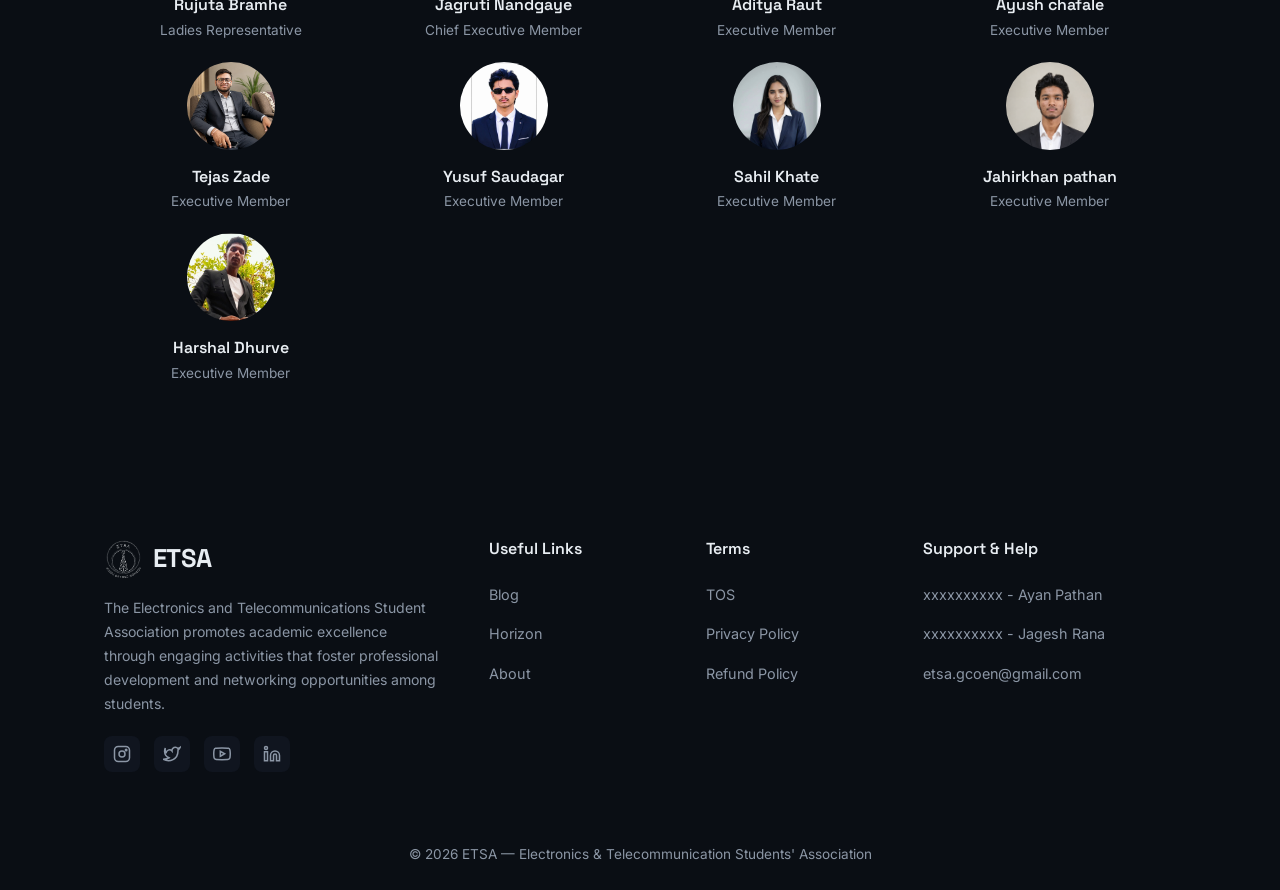
==== commit 84840133: "about.html" ====
--- a/about.html
+++ b/about.html
@@ -228,7 +228,7 @@
         <p>Treasure</p>
       </div>
       <div class="team-card">
-        <img src="images/SHRIKANT.jpg" alt="SD" class="team-avatar">
+        <img src="images/SHRIKANT.jpeg" alt="SD" class="team-avatar">
         <h3>Shrikant Dhobale</h3>
         <p>Sports Coordinator</p>
       </div>
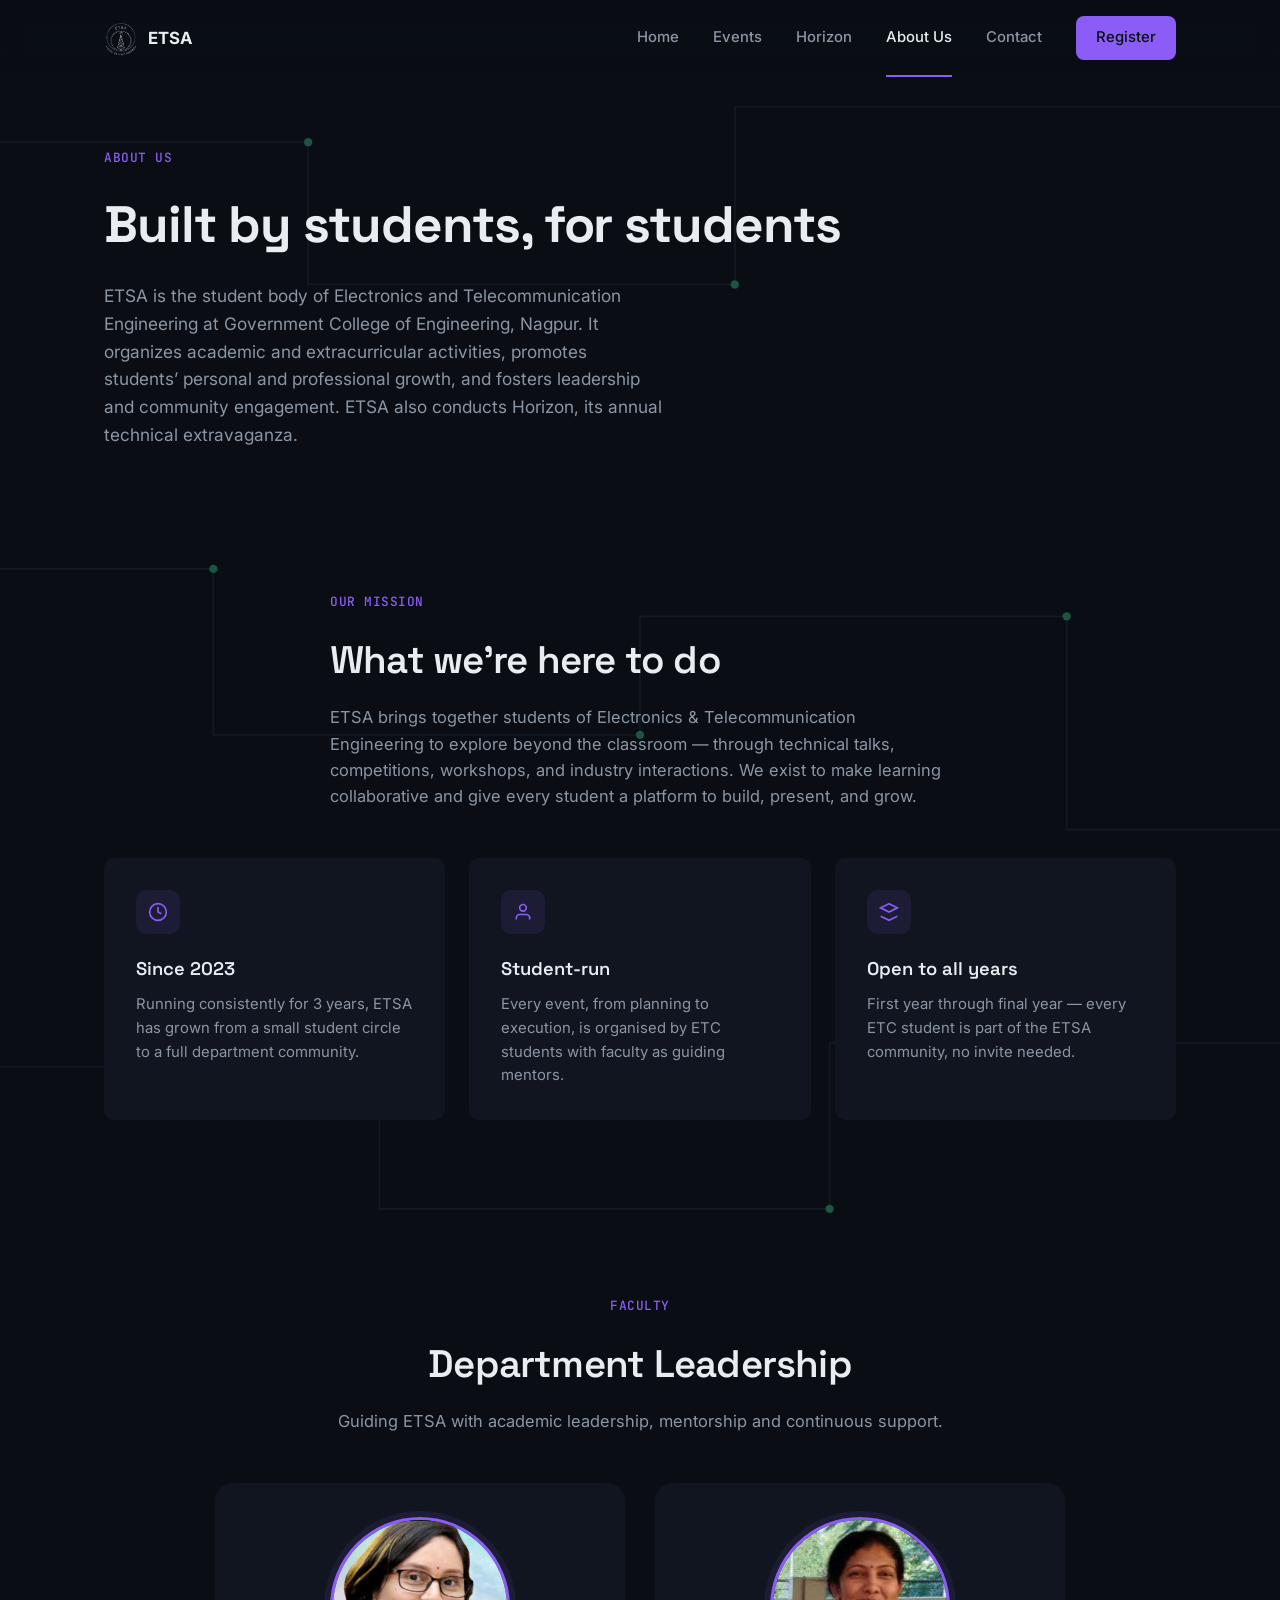
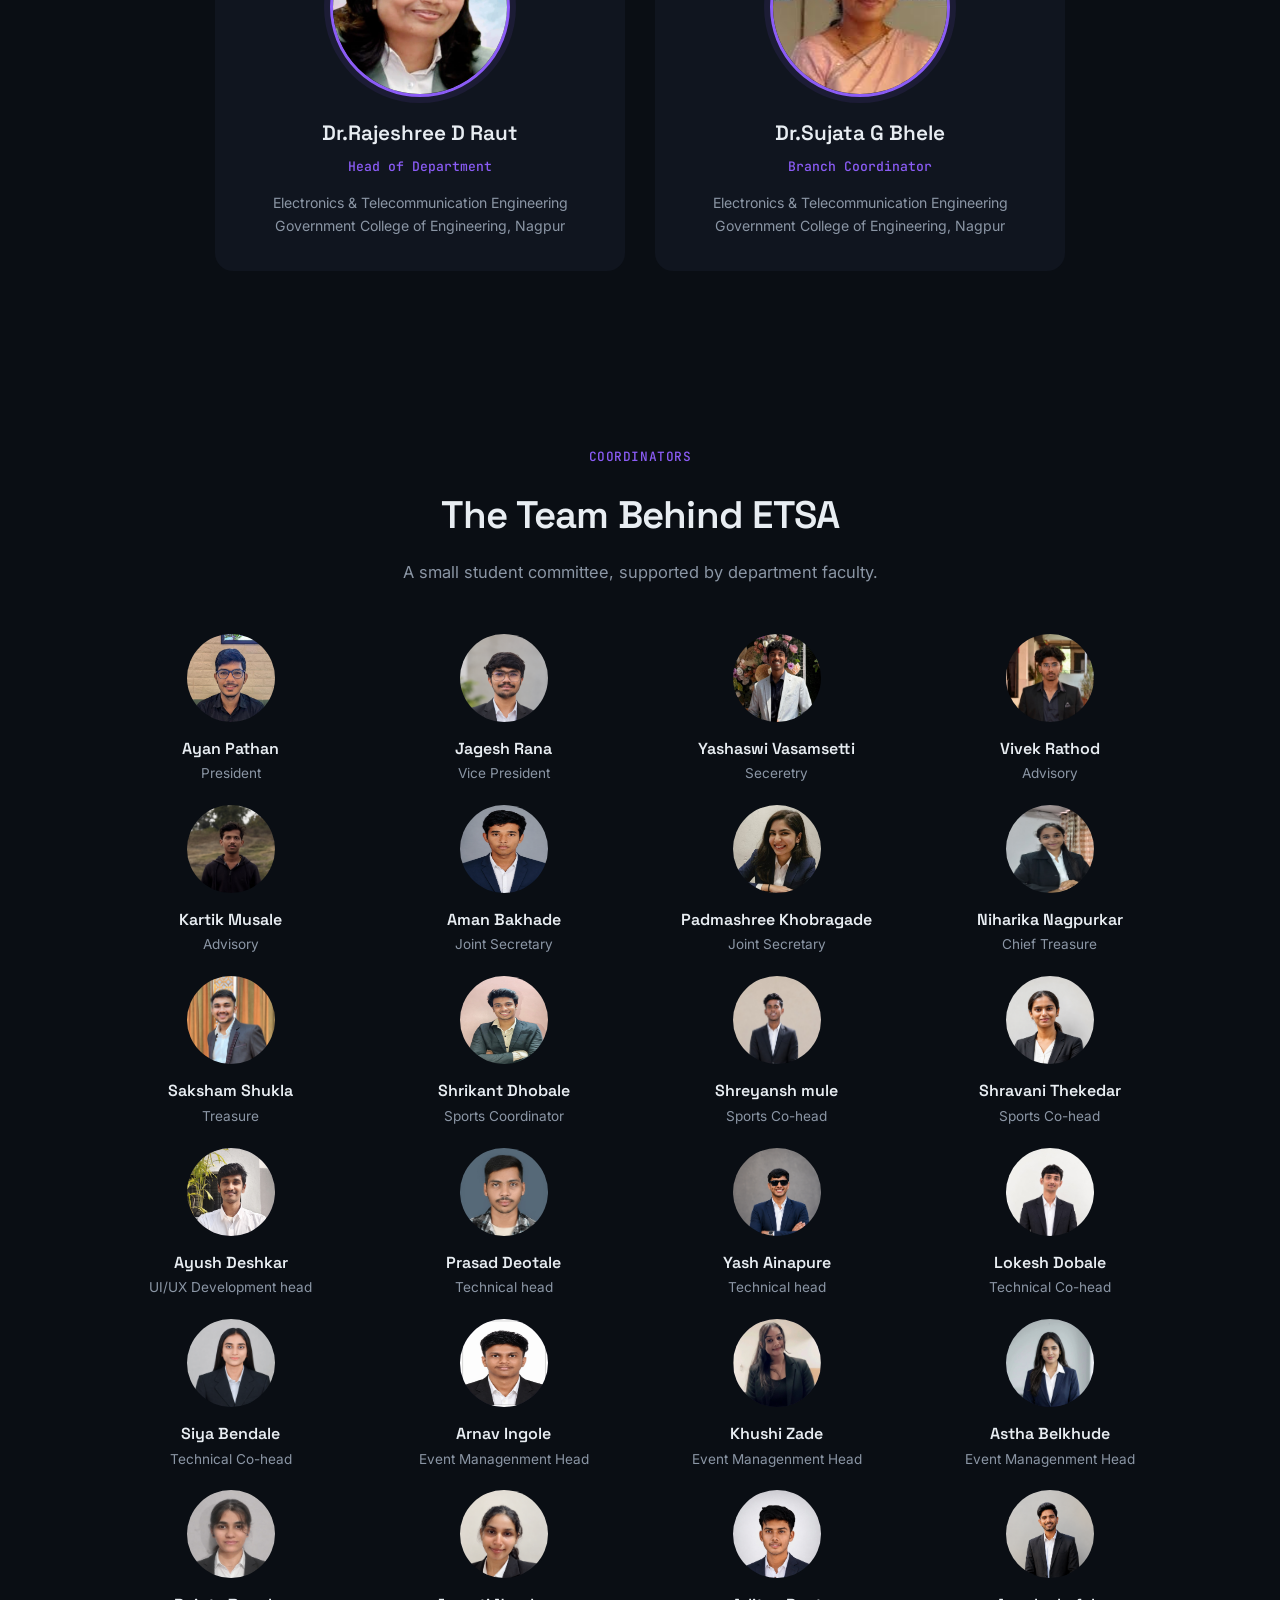
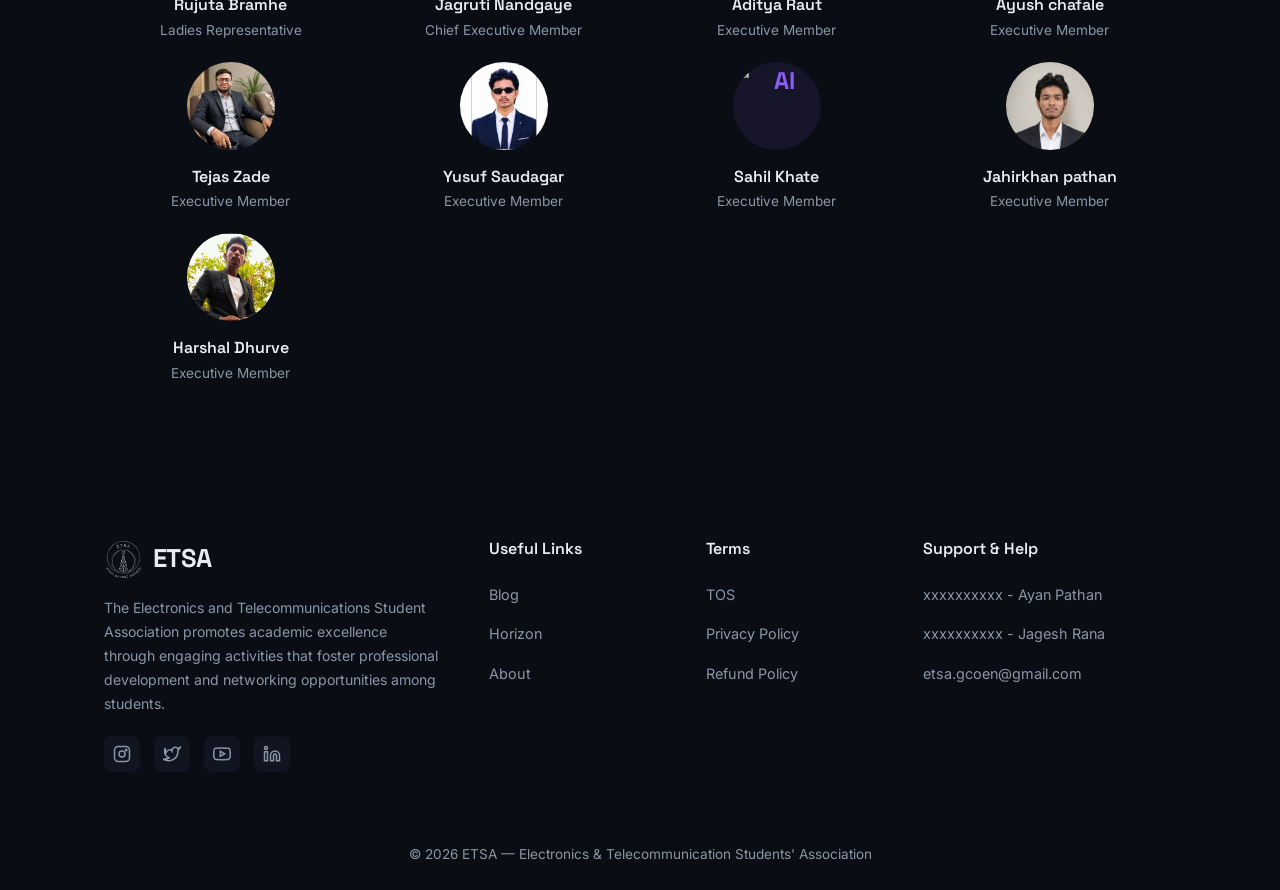
==== commit 9119b571: "about.html" ====
--- a/about.html
+++ b/about.html
@@ -317,7 +317,7 @@
         <p>Executive Member</p>
       </div>
        <div class="team-card">
-         <img src="images/Astha Belkhude.jpg" alt="AI" class="team-avatar">
+         <img src="images/" alt="AI" class="team-avatar">
          <h3>Sahil Khate</h3>
          <p>Executive Member</p>
        </div>
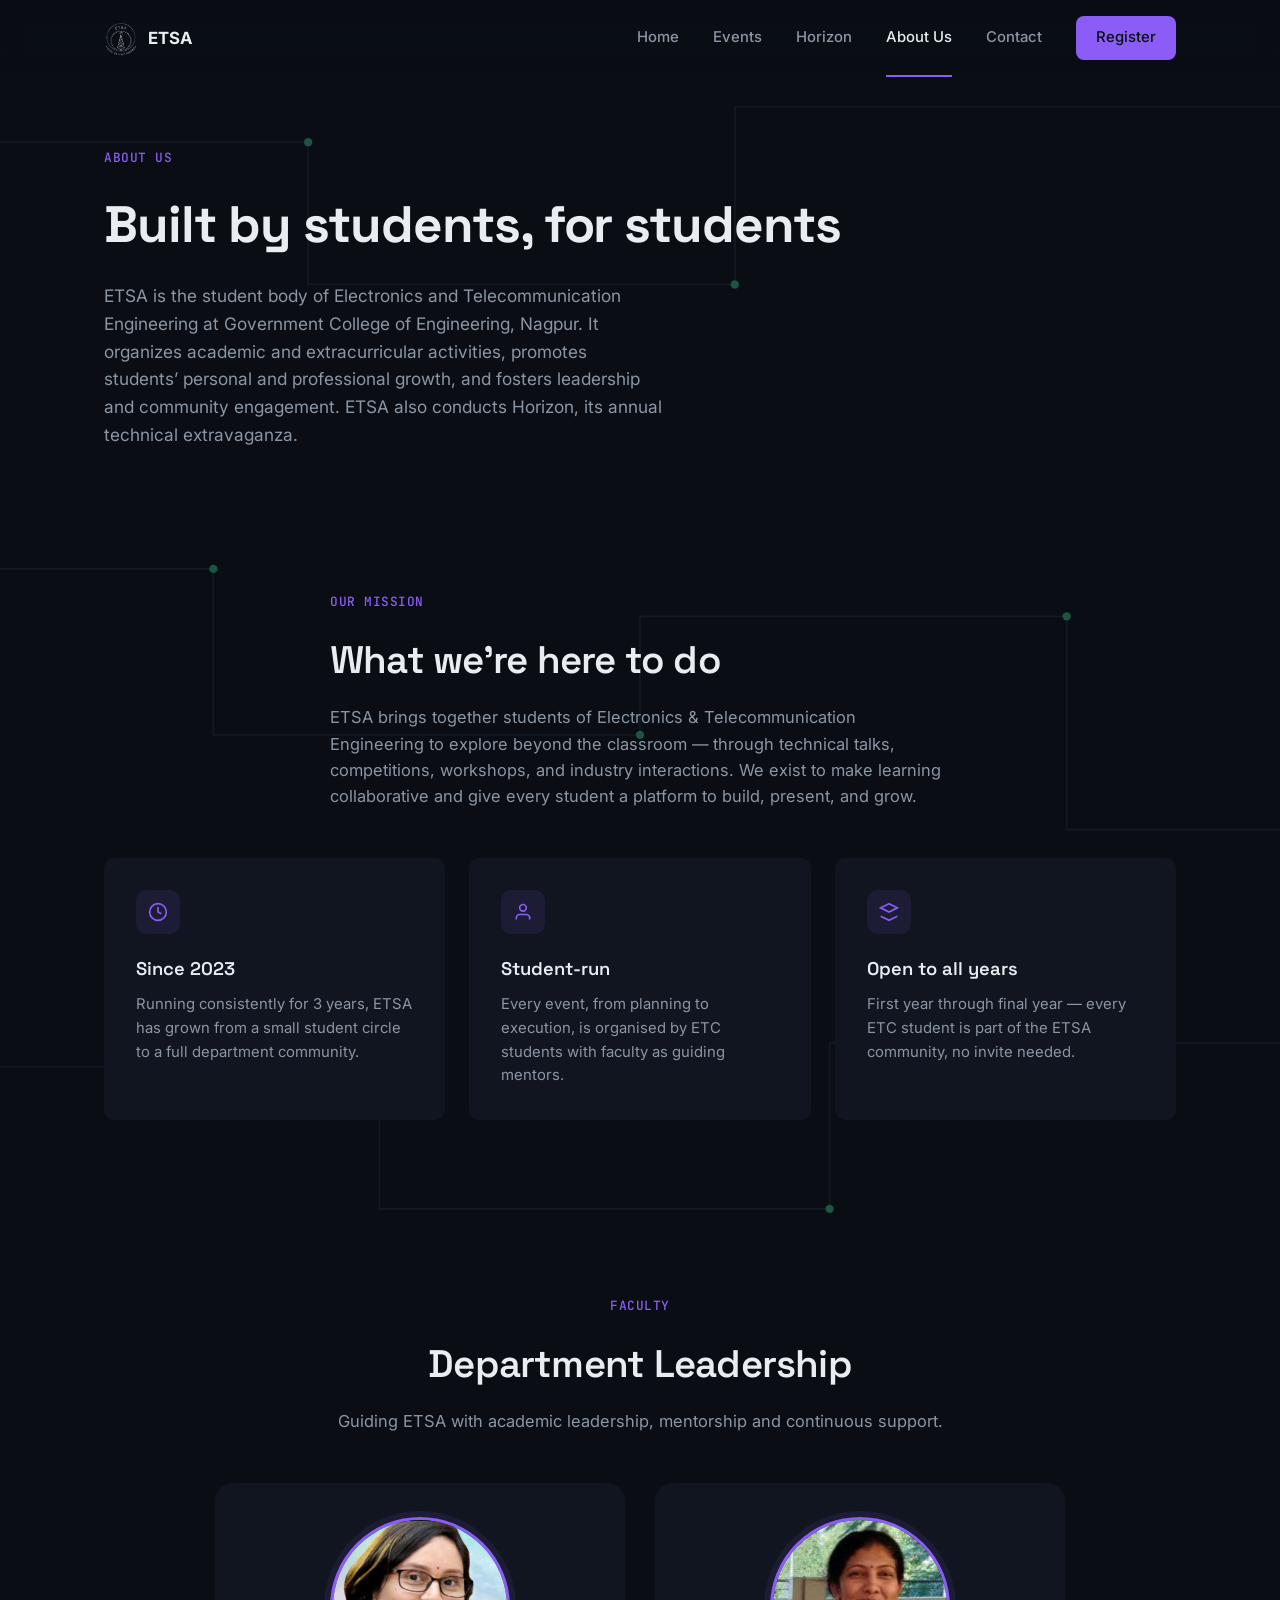
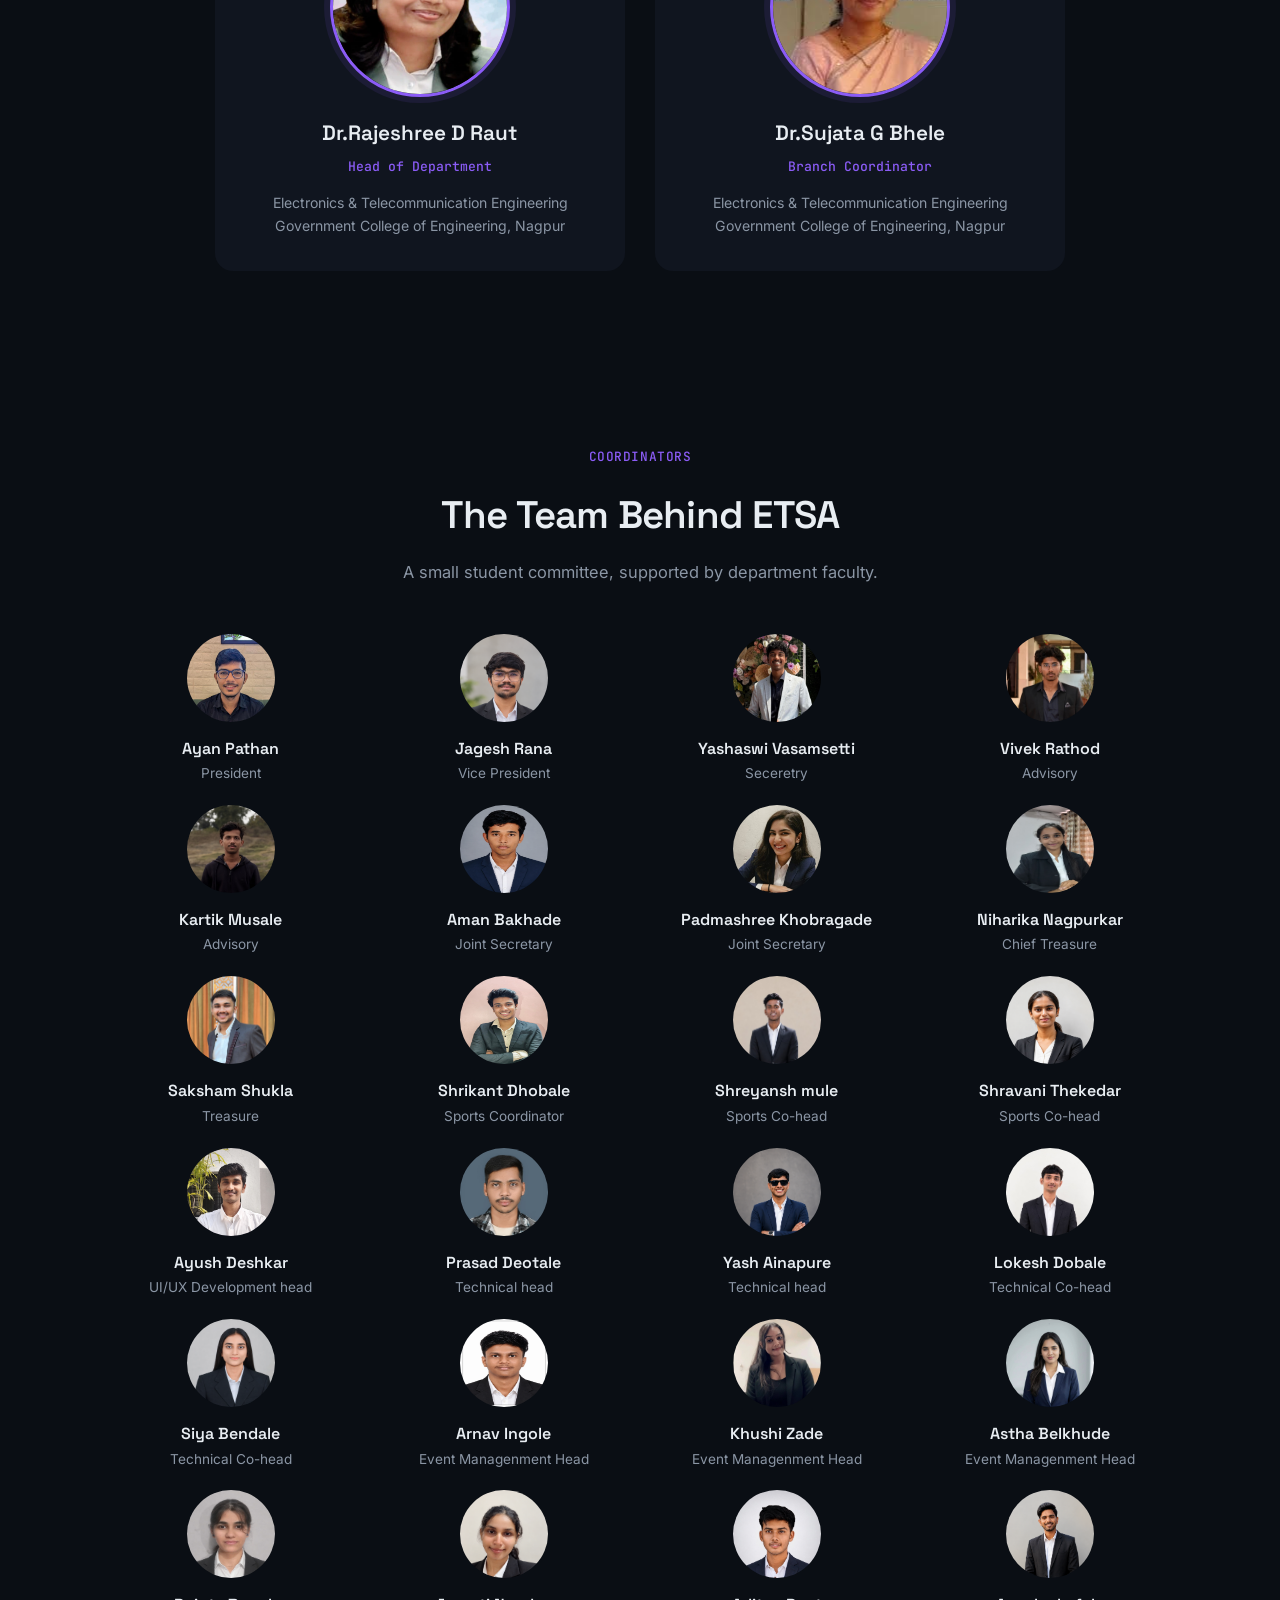
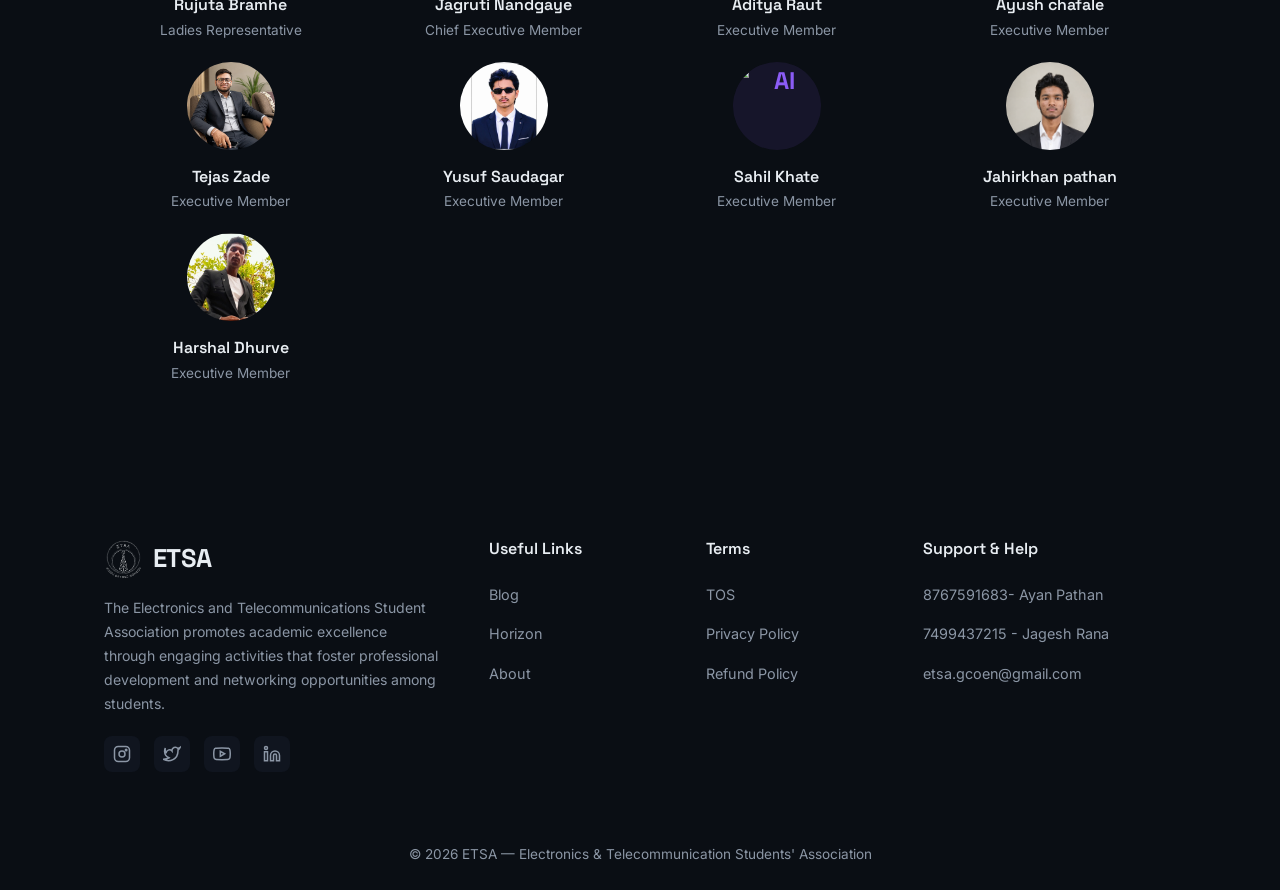
==== commit 091b4f85: "about.html" ====
--- a/about.html
+++ b/about.html
@@ -381,8 +381,8 @@
     <div class="footer-col">
       <h4>Support &amp; Help</h4>
       <ul>
-        <li><a href="tel:7774973903">xxxxxxxxxx - Ayan Pathan</a></li>
-        <li><a href="tel:9921707207">xxxxxxxxxx - Jagesh Rana</a></li>
+       <li><a href="tel:8767591683">8767591683- Ayan Pathan</a></li>
+        <li><a href="tel:7499437215">7499437215 - Jagesh Rana</a></li>
         <li><a href="mailto:etsa.gcoen@gmail.com">etsa.gcoen@gmail.com</a></li>
       </ul>
     </div>
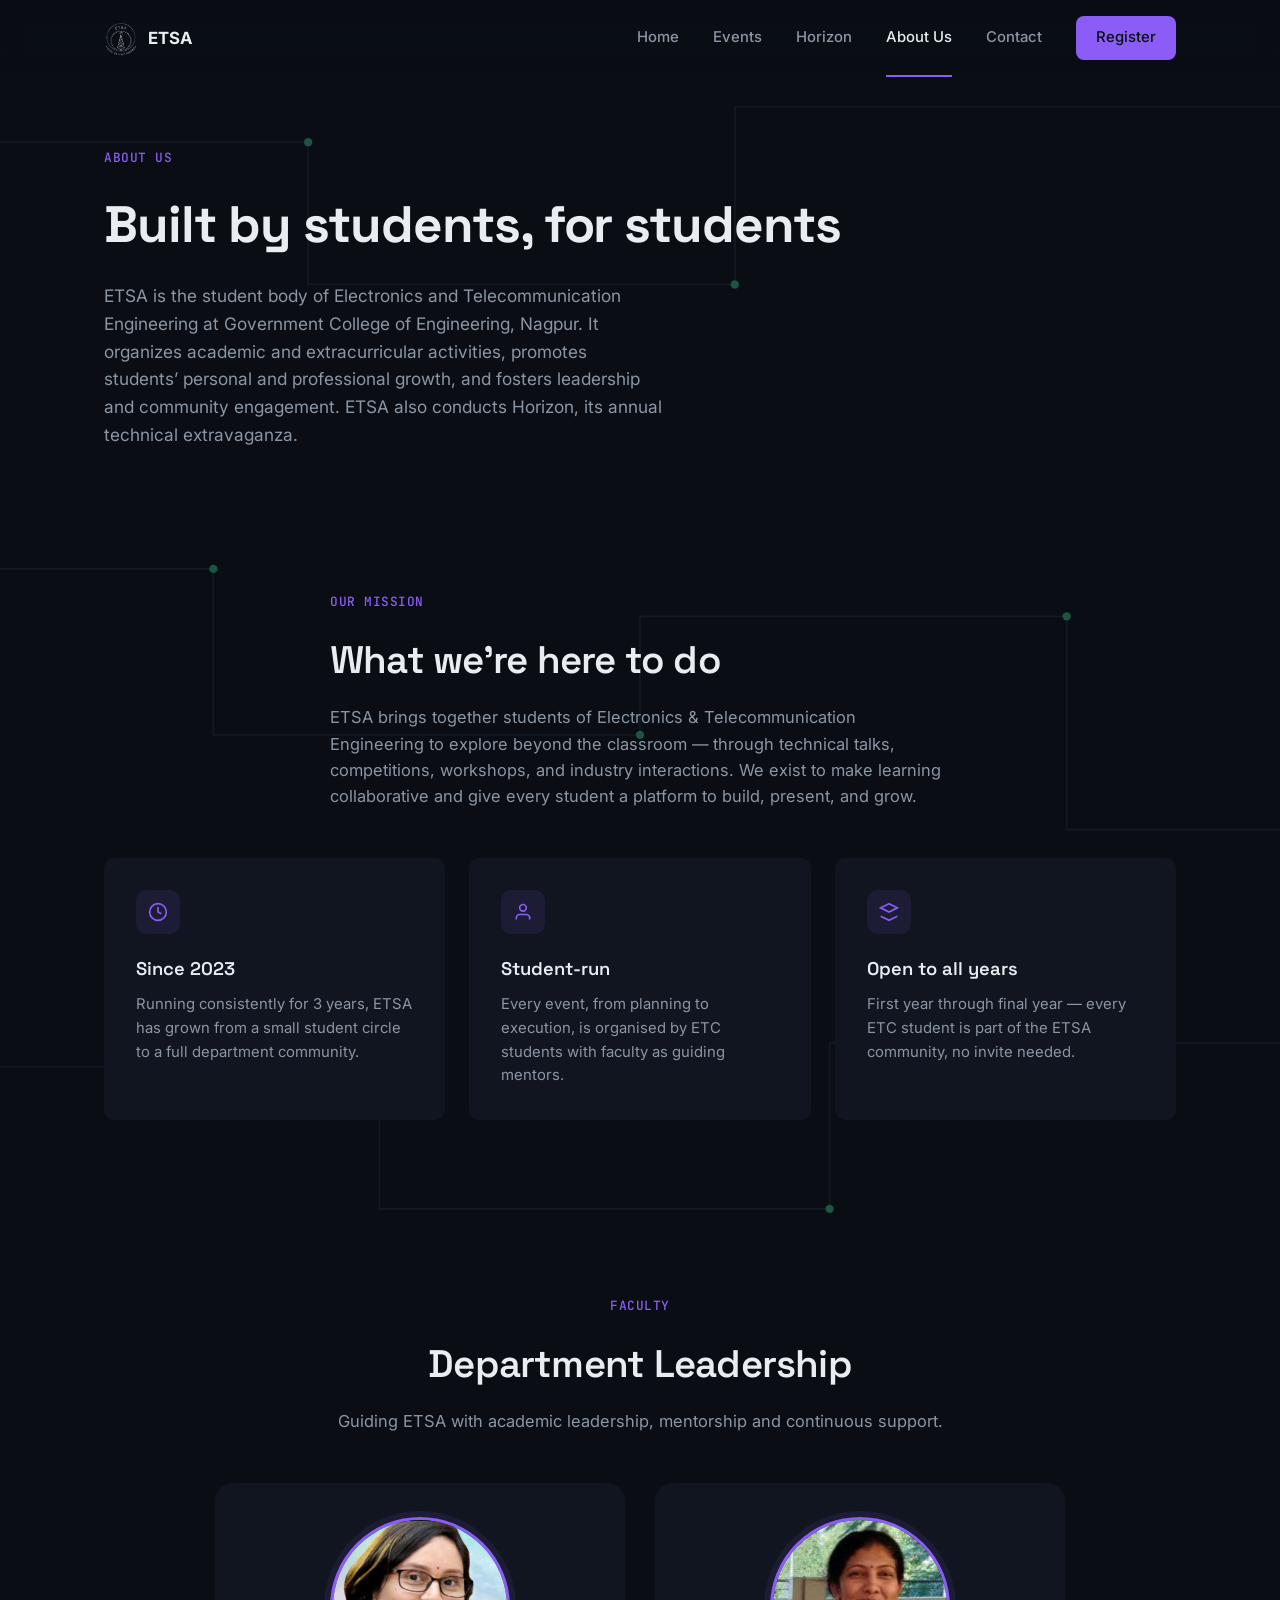
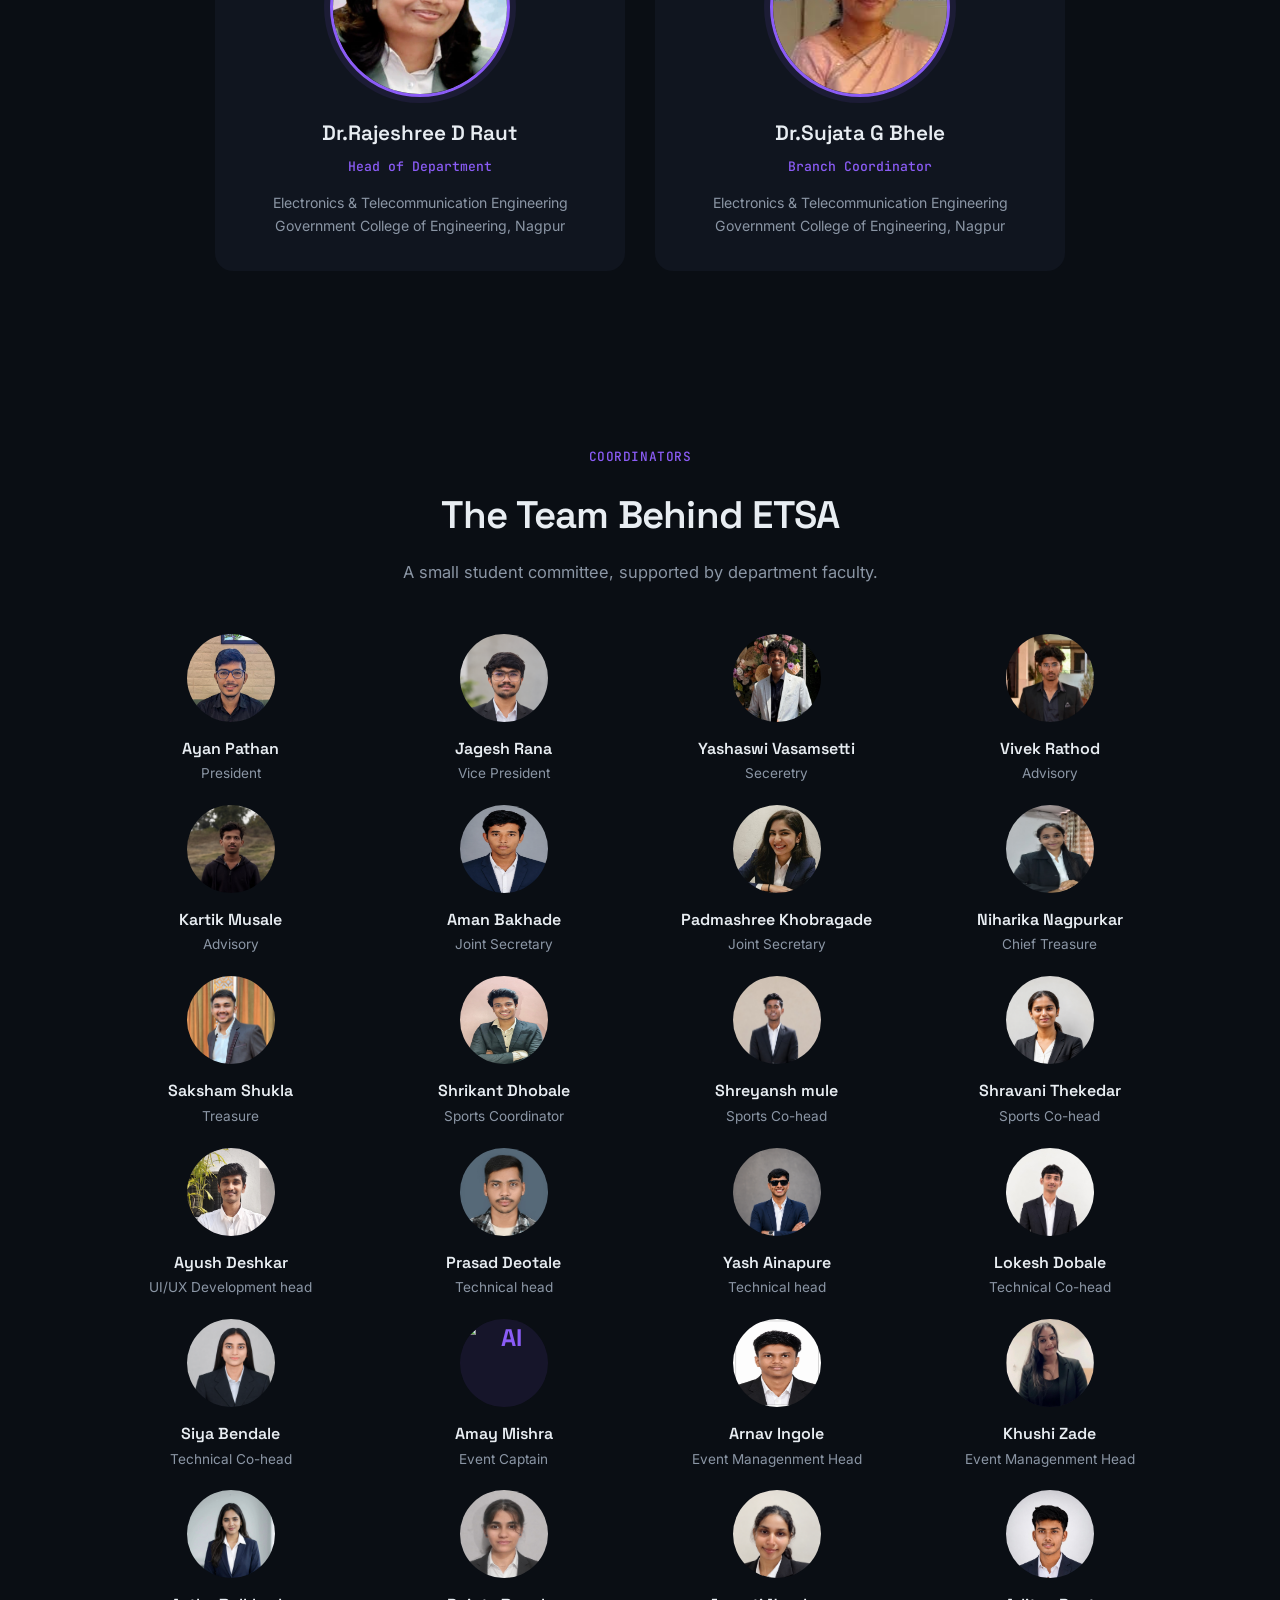
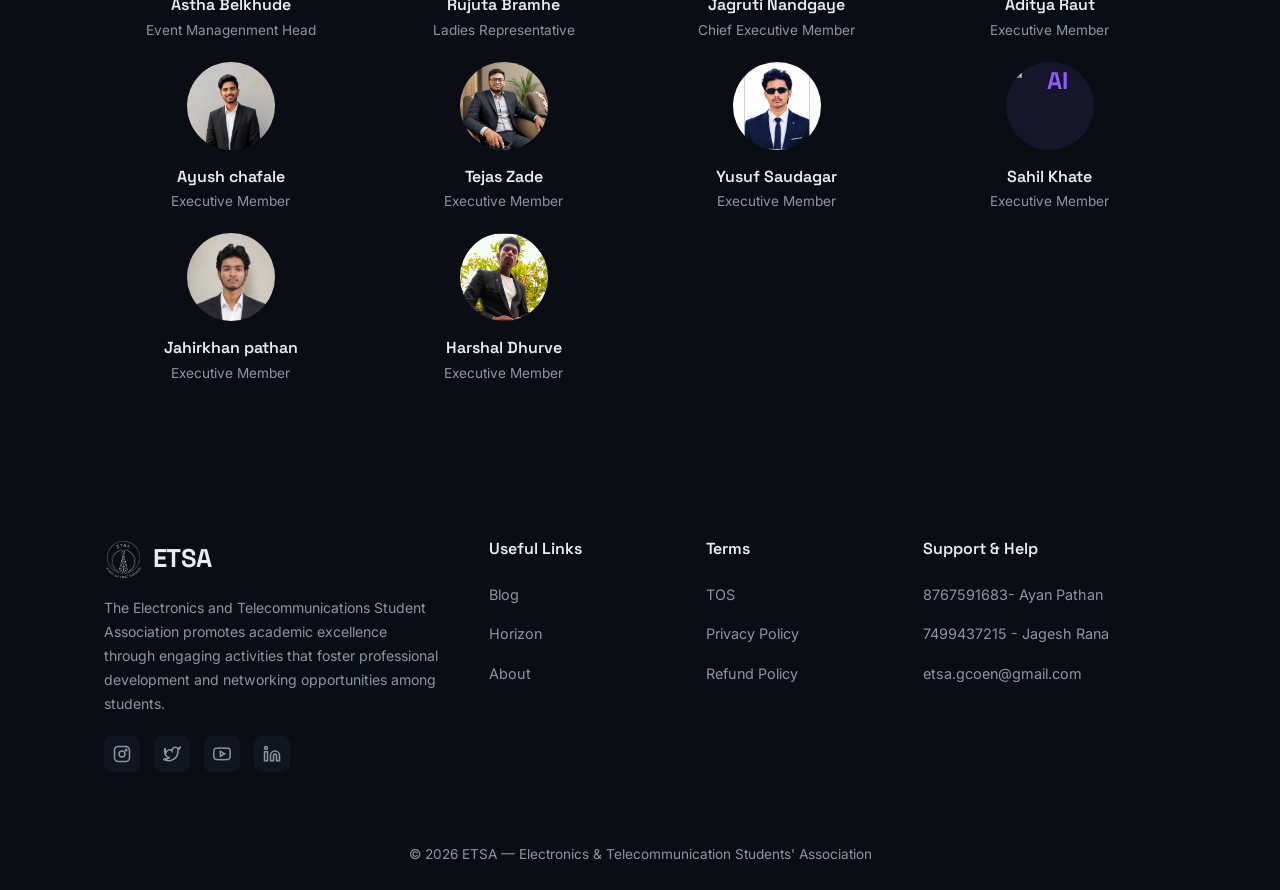
==== commit 7817f07e: "about.html" ====
--- a/about.html
+++ b/about.html
@@ -272,6 +272,11 @@
         <p>Technical Co-head</p>
       </div>
       <div class="team-card">
+        <img src="images/AMAY MISHRA.jpeg" alt="AI" class="team-avatar">
+        <h3>Amay Mishra</h3>
+        <p>Event Captain</p>
+      </div>
+      <div class="team-card">
         <img src="images/Arnav Ingole.png" alt="AI" class="team-avatar">
         <h3>Arnav Ingole</h3>
         <p>Event Managenment Head</p>
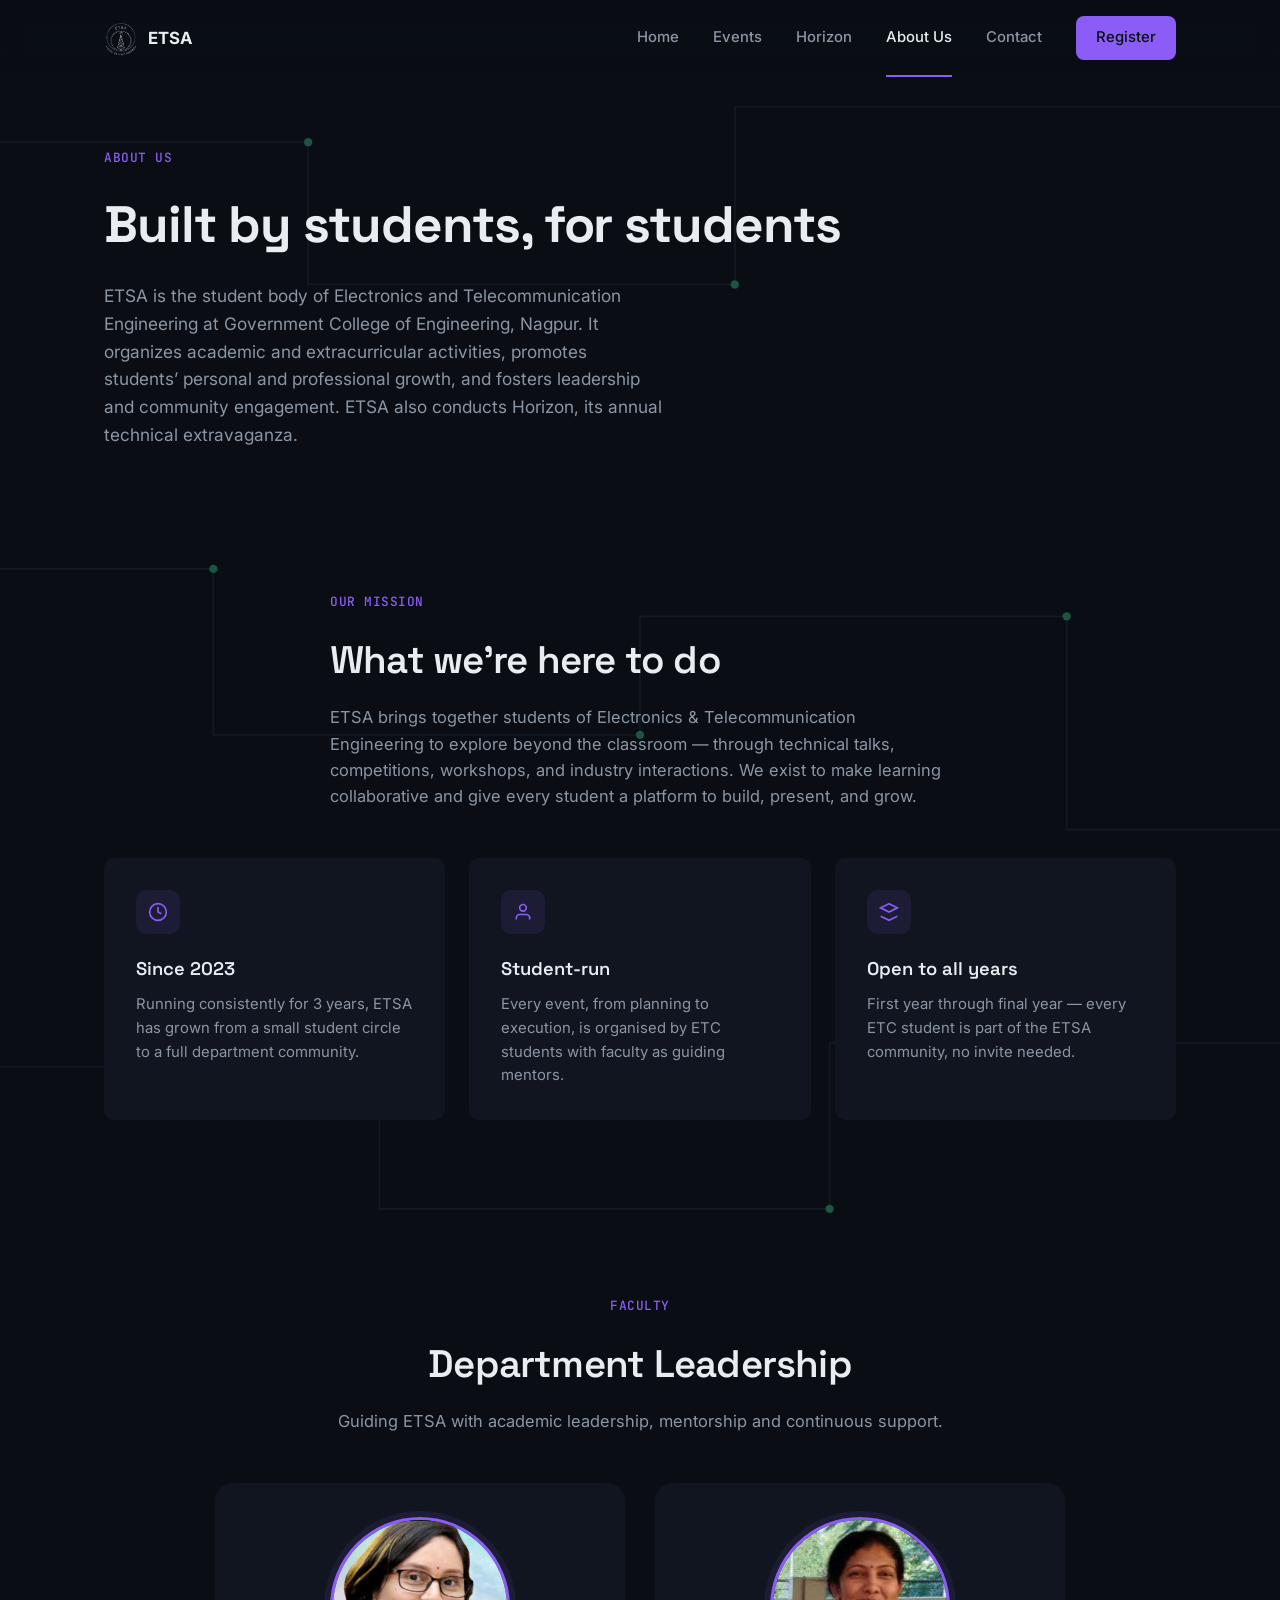
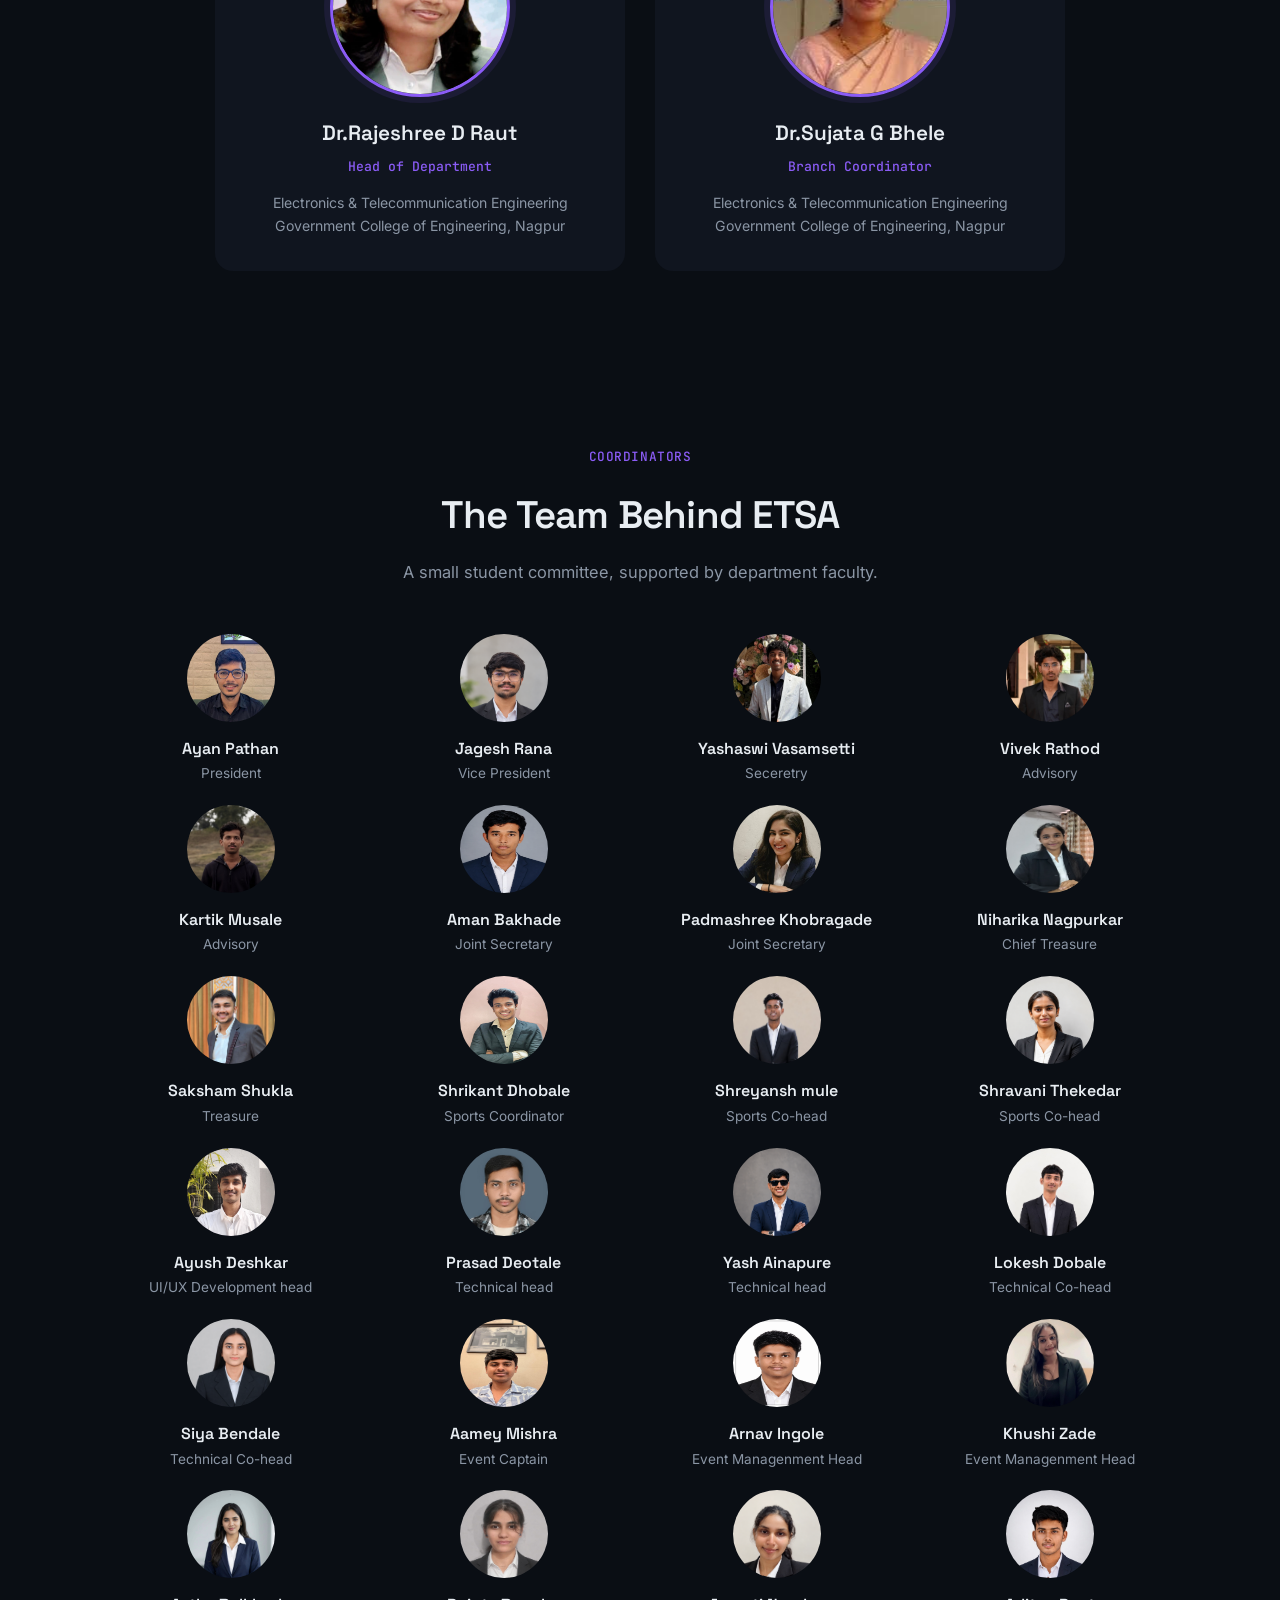
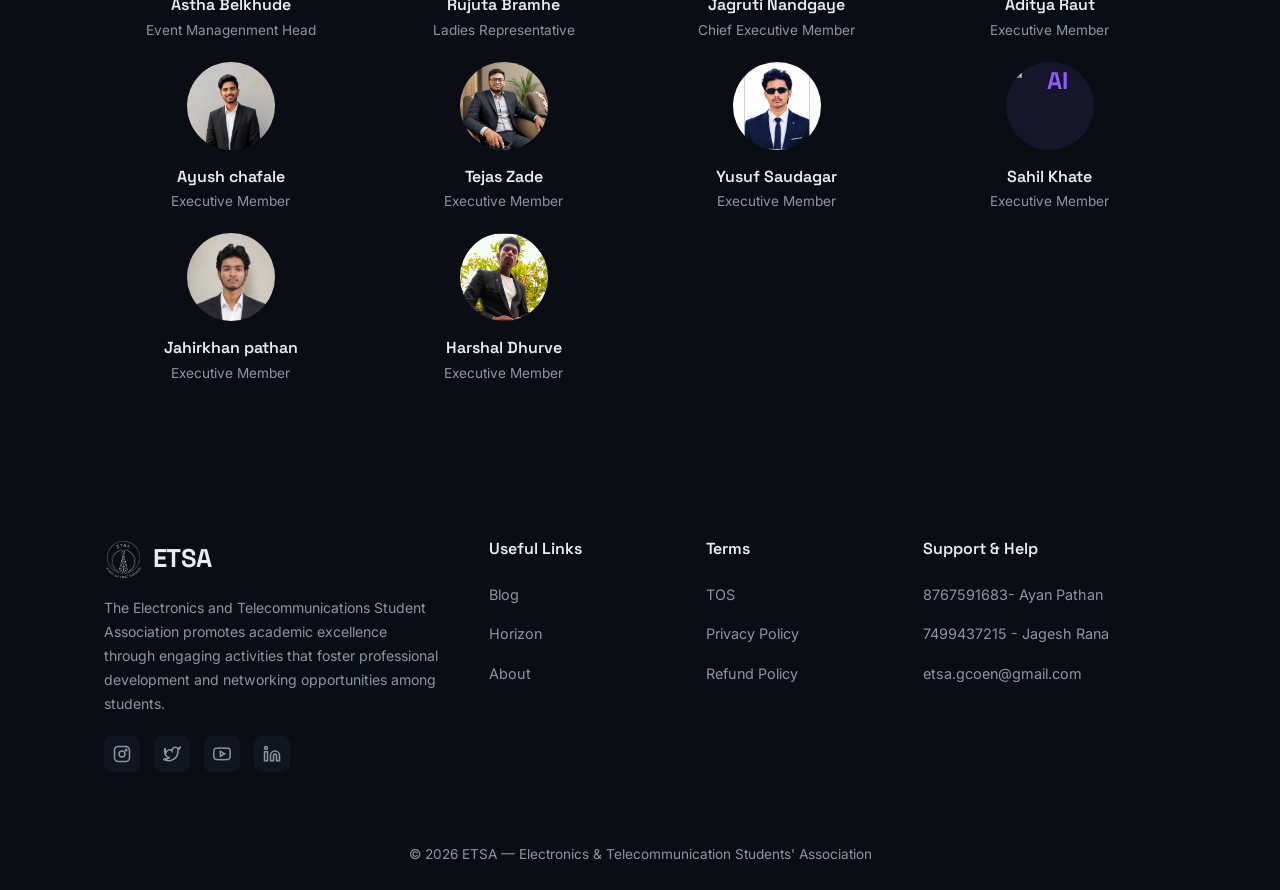
==== commit 0c985b66: "about.html" ====
--- a/about.html
+++ b/about.html
@@ -273,7 +273,7 @@
       </div>
       <div class="team-card">
         <img src="images/AMAY MISHRA.jpeg" alt="AI" class="team-avatar">
-        <h3>Amay Mishra</h3>
+        <h3>Aamey Mishra</h3>
         <p>Event Captain</p>
       </div>
       <div class="team-card">
--- a/style.css
+++ b/style.css
@@ -2339,3 +2339,26 @@
     margin-bottom:14px;
   }
 }
+
+/* ===== Poster (for ALL posters) ===== */
+.comp-poster.comp-poster--image{
+  aspect-ratio:var(--poster-ratio, 16 / 9) !important;
+  display:block !important;
+  position:relative;
+  background:var(--bg-soft);
+}
+
+.comp-poster.comp-poster--image a{
+  position:absolute;
+  inset:0;
+  display:block;
+}
+
+.comp-poster.comp-poster--image img{
+  position:absolute;
+  inset:0;
+  width:100%;
+  height:100%;
+  object-fit:cover;
+  display:block;
+}
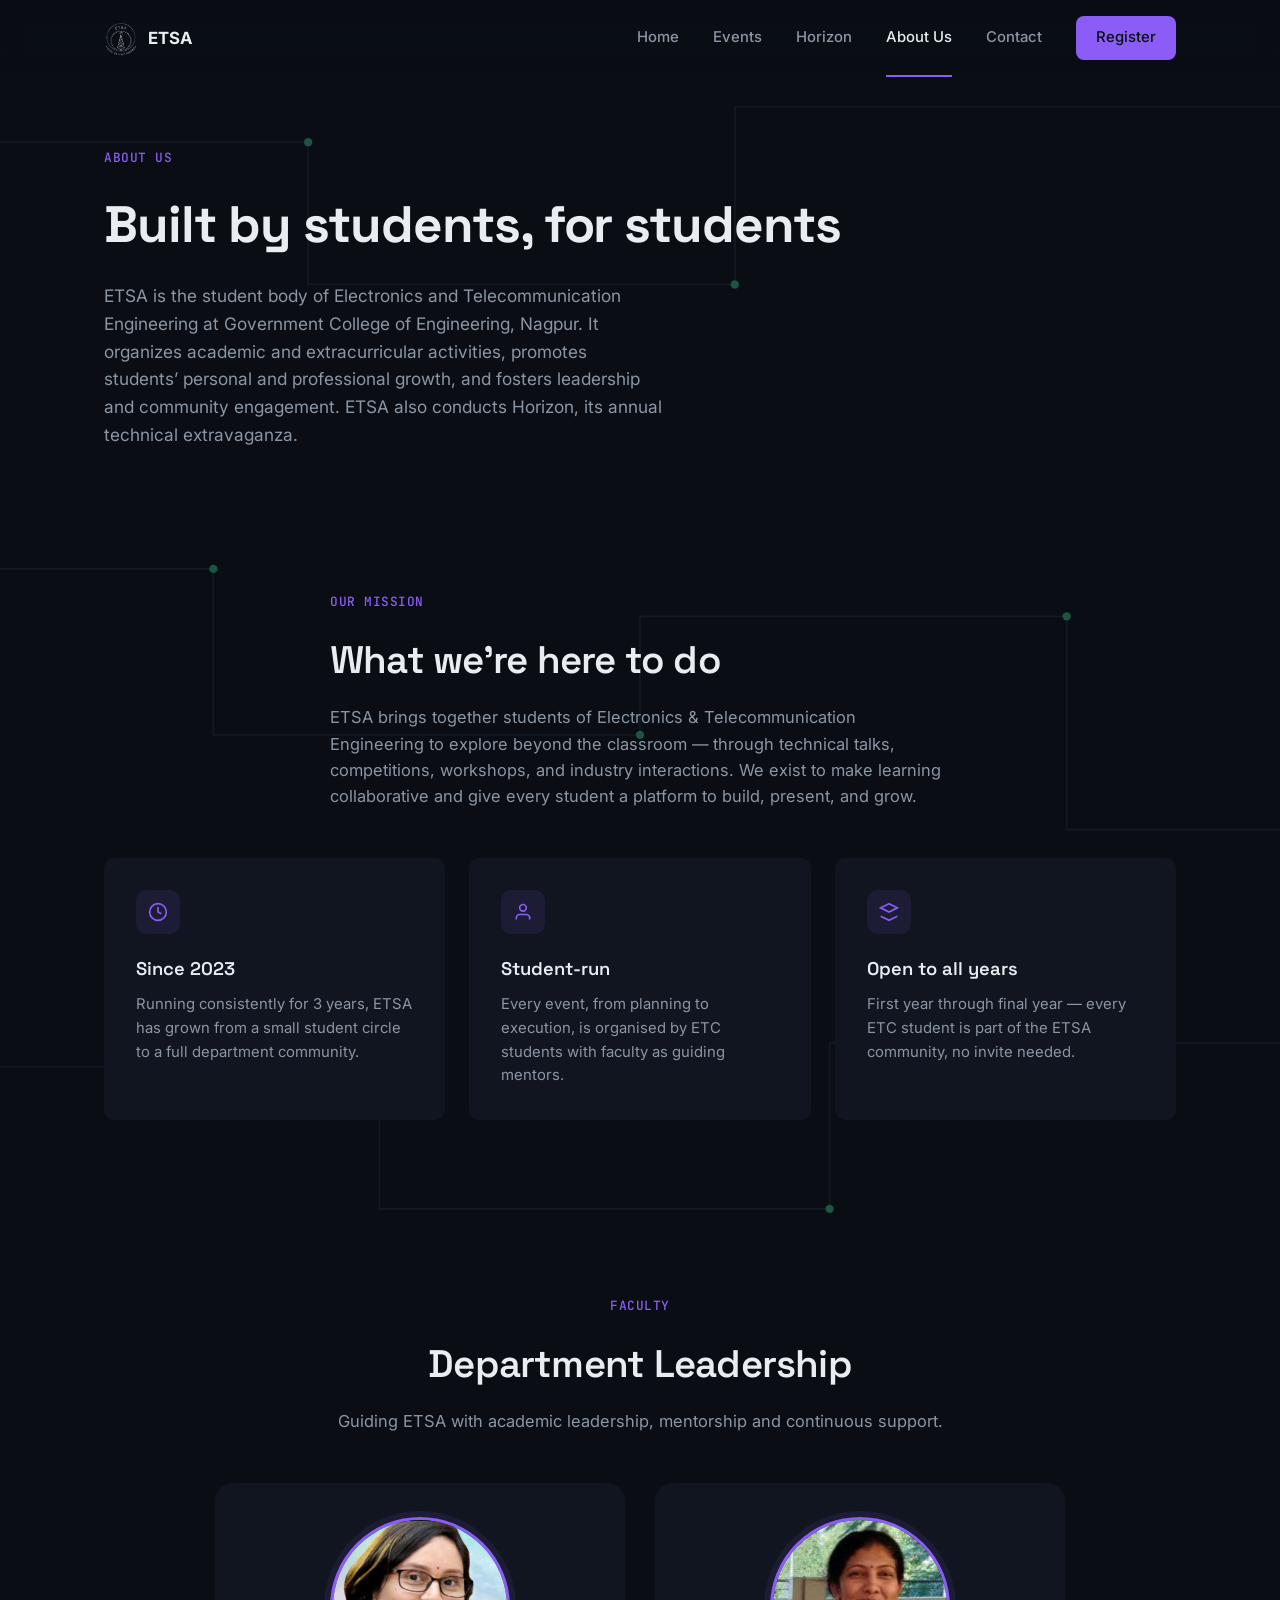
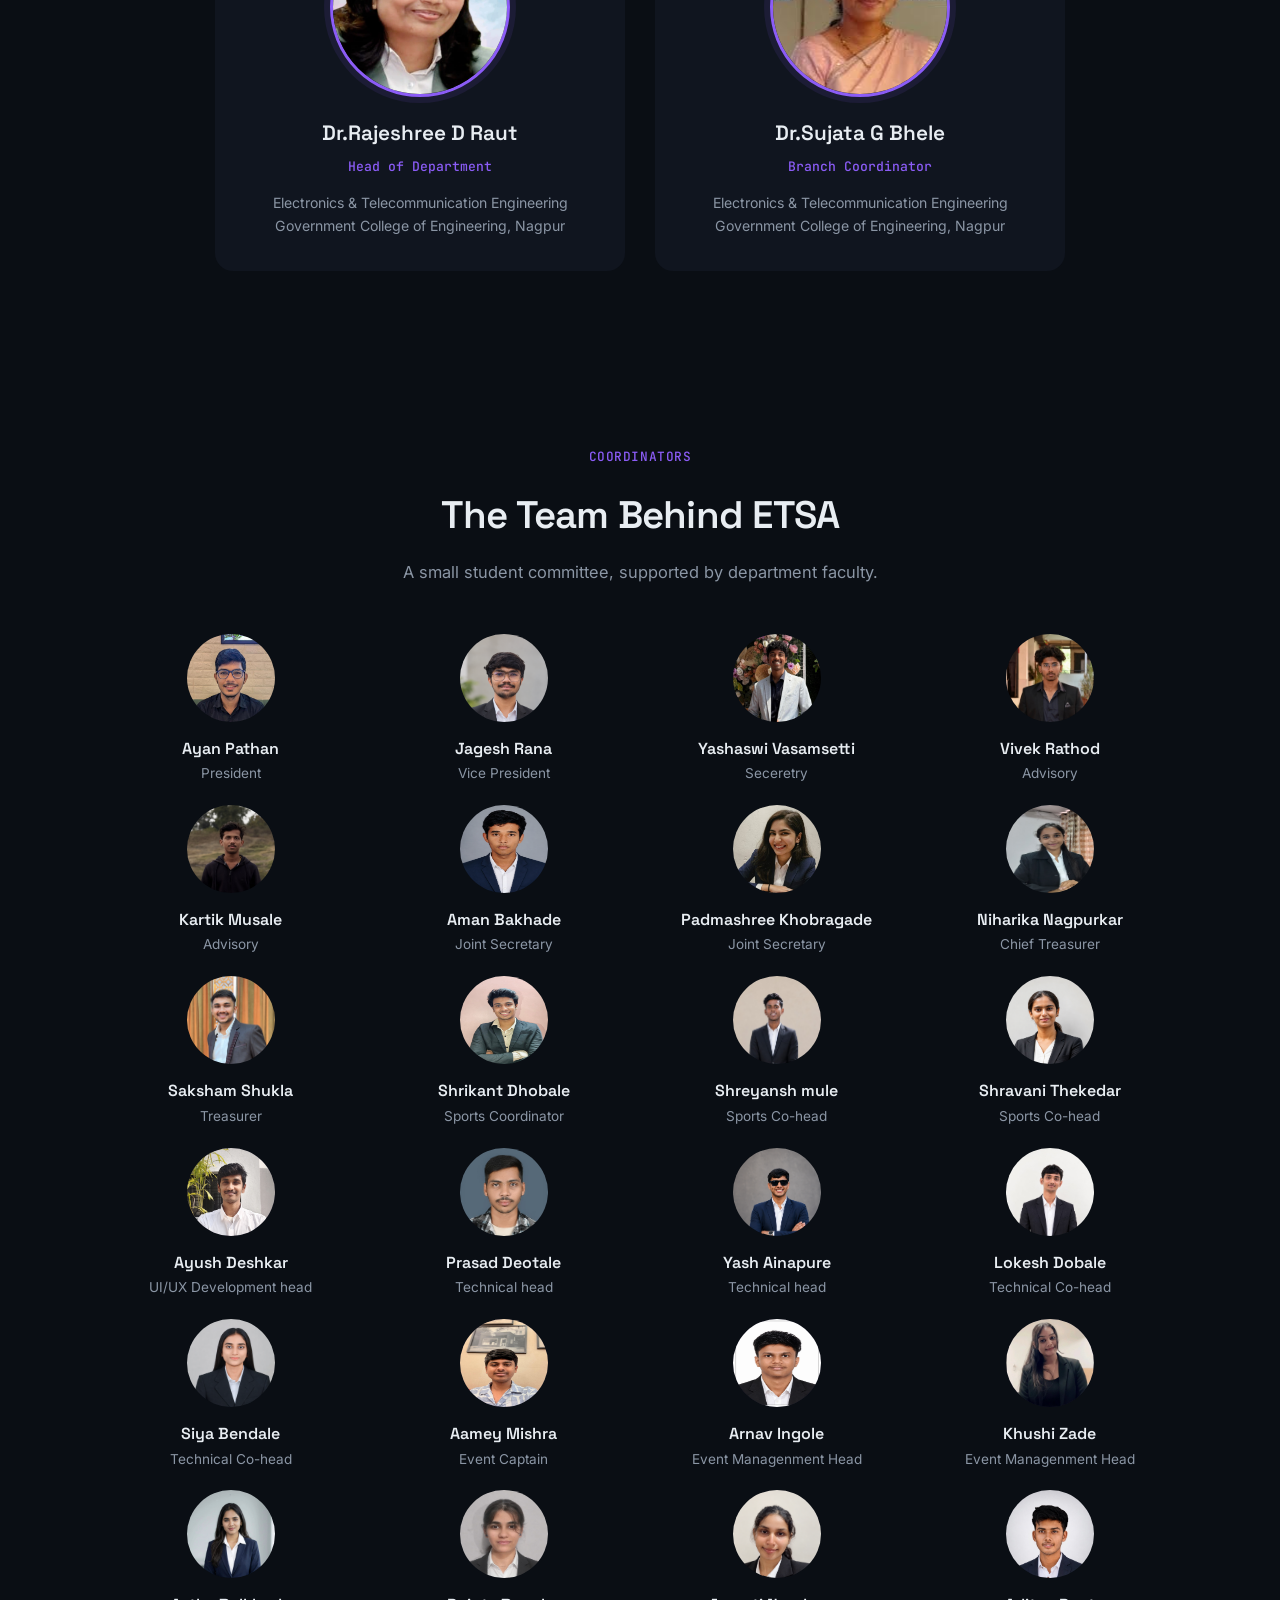
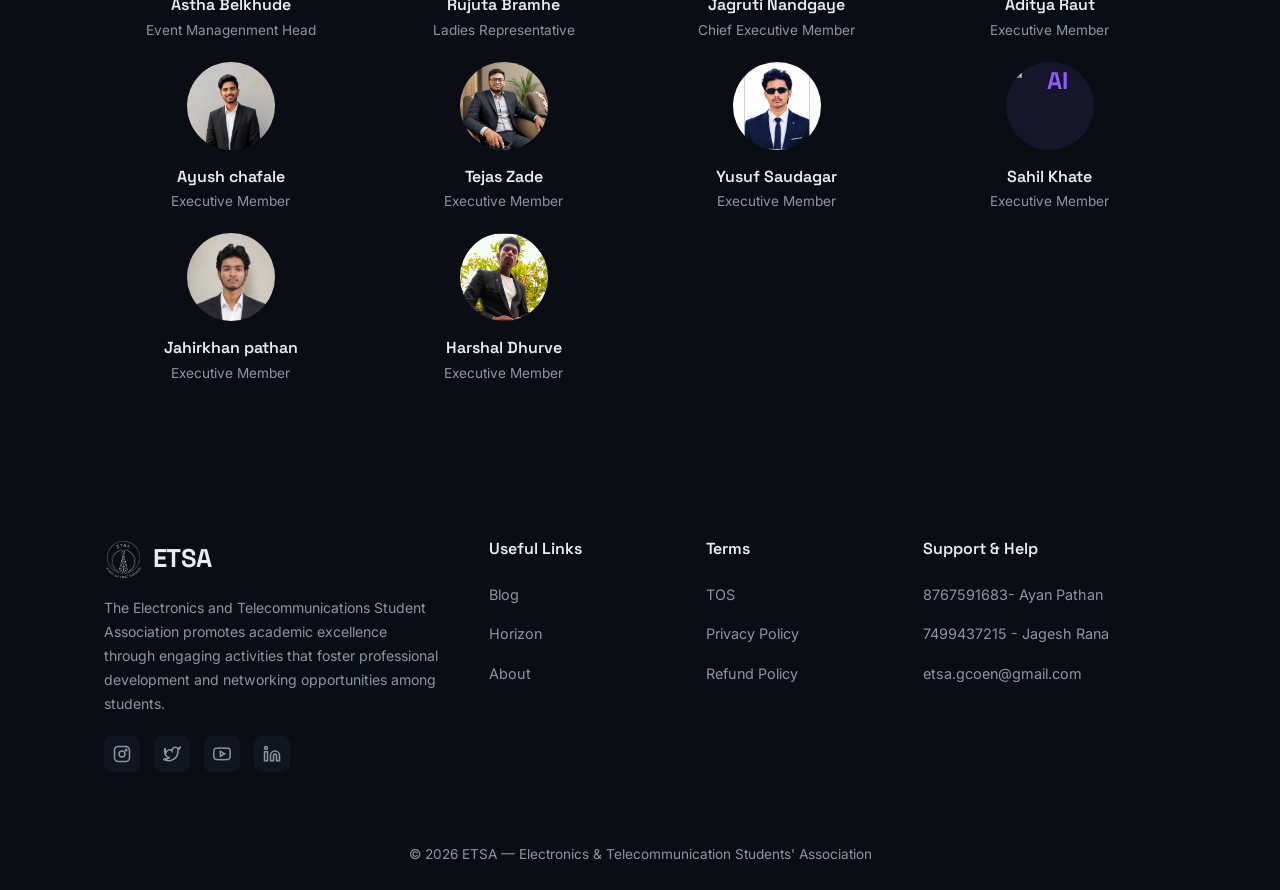
==== commit 0f98c9a9: "about.html" ====
--- a/about.html
+++ b/about.html
@@ -220,12 +220,12 @@
       <div class="team-card">
         <img src="images/Niharika Nagpurkar.jpeg" alt="NN" class="team-avatar">
         <h3>Niharika Nagpurkar</h3>
-        <p>Chief Treasure</p>
+        <p>Chief Treasurer</p>
       </div>
       <div class="team-card">
         <img src="images/Saksham Shukla.jpg" alt="AB" class="team-avatar">
         <h3>Saksham Shukla</h3>
-        <p>Treasure</p>
+        <p>Treasurer</p>
       </div>
       <div class="team-card">
         <img src="images/SHRIKANT.jpeg" alt="SD" class="team-avatar">
--- a/style.css
+++ b/style.css
@@ -2241,6 +2241,42 @@
   object-fit:contain;
 }
 
+/* ===== PAST EVENTS SLIDESHOW ===== */
+.slideshow{position:relative;max-width:960px;margin:0 auto;border:1px solid var(--line);border-radius:20px;overflow:hidden;background:var(--bg-soft);}
+.ss-slides{position:relative;aspect-ratio:16 / 9;}
+.ss-slide{position:absolute;inset:0;margin:0;opacity:0;visibility:hidden;transition:opacity .9s ease, visibility 0s linear .9s;}
+.ss-slide.is-active{opacity:1;visibility:visible;transition:opacity .9s ease, visibility 0s;}
+.ss-slide img{width:100%;height:100%;object-fit:cover;display:block;}
+.ss-slide figcaption{position:absolute;left:0;right:0;bottom:0;padding:64px 28px 24px;background:linear-gradient(to top, rgba(10,14,20,0.92), transparent);display:flex;flex-direction:column;gap:4px;}
+.ss-slide figcaption .ss-meta{font-family:'JetBrains Mono',monospace;font-size:0.75rem;color:var(--signal-deep);}
+.ss-slide figcaption strong{font-family:'Space Grotesk',sans-serif;font-size:1.3rem;font-weight:600;color:var(--panel-ink);}
+.ss-btn{position:absolute;top:50%;transform:translateY(-50%);width:44px;height:44px;border-radius:50%;border:1px solid var(--line);background:rgba(10,14,20,0.7);backdrop-filter:blur(6px);color:var(--ink);display:flex;align-items:center;justify-content:center;cursor:pointer;z-index:2;transition:border-color .2s, color .2s;}
+.ss-btn:hover{border-color:var(--signal);color:var(--signal);}
+.ss-prev{left:16px;}
+.ss-next{right:16px;}
+.ss-bar{display:flex;align-items:center;justify-content:center;gap:18px;padding:16px;border-top:1px solid var(--line);}
+.ss-dots{display:flex;gap:10px;}
+.ss-dot{width:10px;height:10px;padding:0;border-radius:50%;border:1px solid var(--ink-dim);background:transparent;cursor:pointer;transition:background .2s, border-color .2s, transform .2s;}
+.ss-dot:hover{border-color:var(--signal);}
+.ss-dot[aria-current="true"]{background:var(--signal);border-color:var(--signal);transform:scale(1.25);}
+.ss-toggle{width:32px;height:32px;border-radius:8px;border:1px solid var(--line);background:var(--bg);color:var(--ink-dim);cursor:pointer;display:flex;align-items:center;justify-content:center;transition:border-color .2s, color .2s;}
+.ss-toggle:hover{border-color:var(--signal);color:var(--signal);}
+.ss-toggle .icon-play{display:none;}
+.ss-toggle.is-paused .icon-play{display:block;}
+.ss-toggle.is-paused .icon-pause{display:none;}
+.ss-btn:focus-visible,.ss-dot:focus-visible,.ss-toggle:focus-visible{outline:2px solid var(--signal);outline-offset:2px;}
+@media (max-width:640px){
+  .ss-slides{aspect-ratio:4 / 3;}
+  .ss-btn{width:36px;height:36px;}
+  .ss-prev{left:8px;}
+  .ss-next{right:8px;}
+  .ss-slide figcaption{padding:48px 18px 16px;}
+  .ss-slide figcaption strong{font-size:1.05rem;}
+}
+@media (prefers-reduced-motion: reduce){
+  .ss-slide,.ss-slide.is-active{transition:none;}
+}
+
 .footer-logo-row .footer-logo-text{
   margin-bottom:0;
 }
@@ -2362,3 +2398,46 @@
   object-fit:cover;
   display:block;
 }
+/* ===== Horizon logo  ===== */
+
+.event-hero{
+  --logo-width: 700px;        /* LOGO SIZE: make bigger or smaller */
+  --space-above-logo: 8px;   /* gap between FLAGSHIP EVENT tag and logo */
+  --space-below-logo: 4px;    /* gap between logo and description text */
+  padding:70px 0 40px;        /* space at the top / bottom of the whole hero */
+}
+
+.event-hero .eyebrow{
+  margin-bottom:var(--space-above-logo);
+}
+
+.event-hero .horizon-logo-title{
+  display:block;
+  max-width:none;
+  margin:0 auto;
+  font-size:0;
+  line-height:0;
+}
+
+.event-hero .horizon-logo{
+  display:block;
+  width:min(var(--logo-width), 92%);
+  height:auto;
+  aspect-ratio:597 / 143;     /* crops away empty top and bottom of image */
+  object-fit:cover;
+  object-position:50% 43.6%;
+  margin:0 auto;
+  filter:drop-shadow(0 0 28px rgba(235, 40, 40, 0.25));
+}
+
+.event-hero p.sub{
+  margin:var(--space-below-logo) auto 0;
+}
+
+/* Smaller logo on phones */
+@media (max-width:640px){
+  .event-hero{
+    --logo-width: 420px;
+    padding:50px 0 30px;
+  }
+}
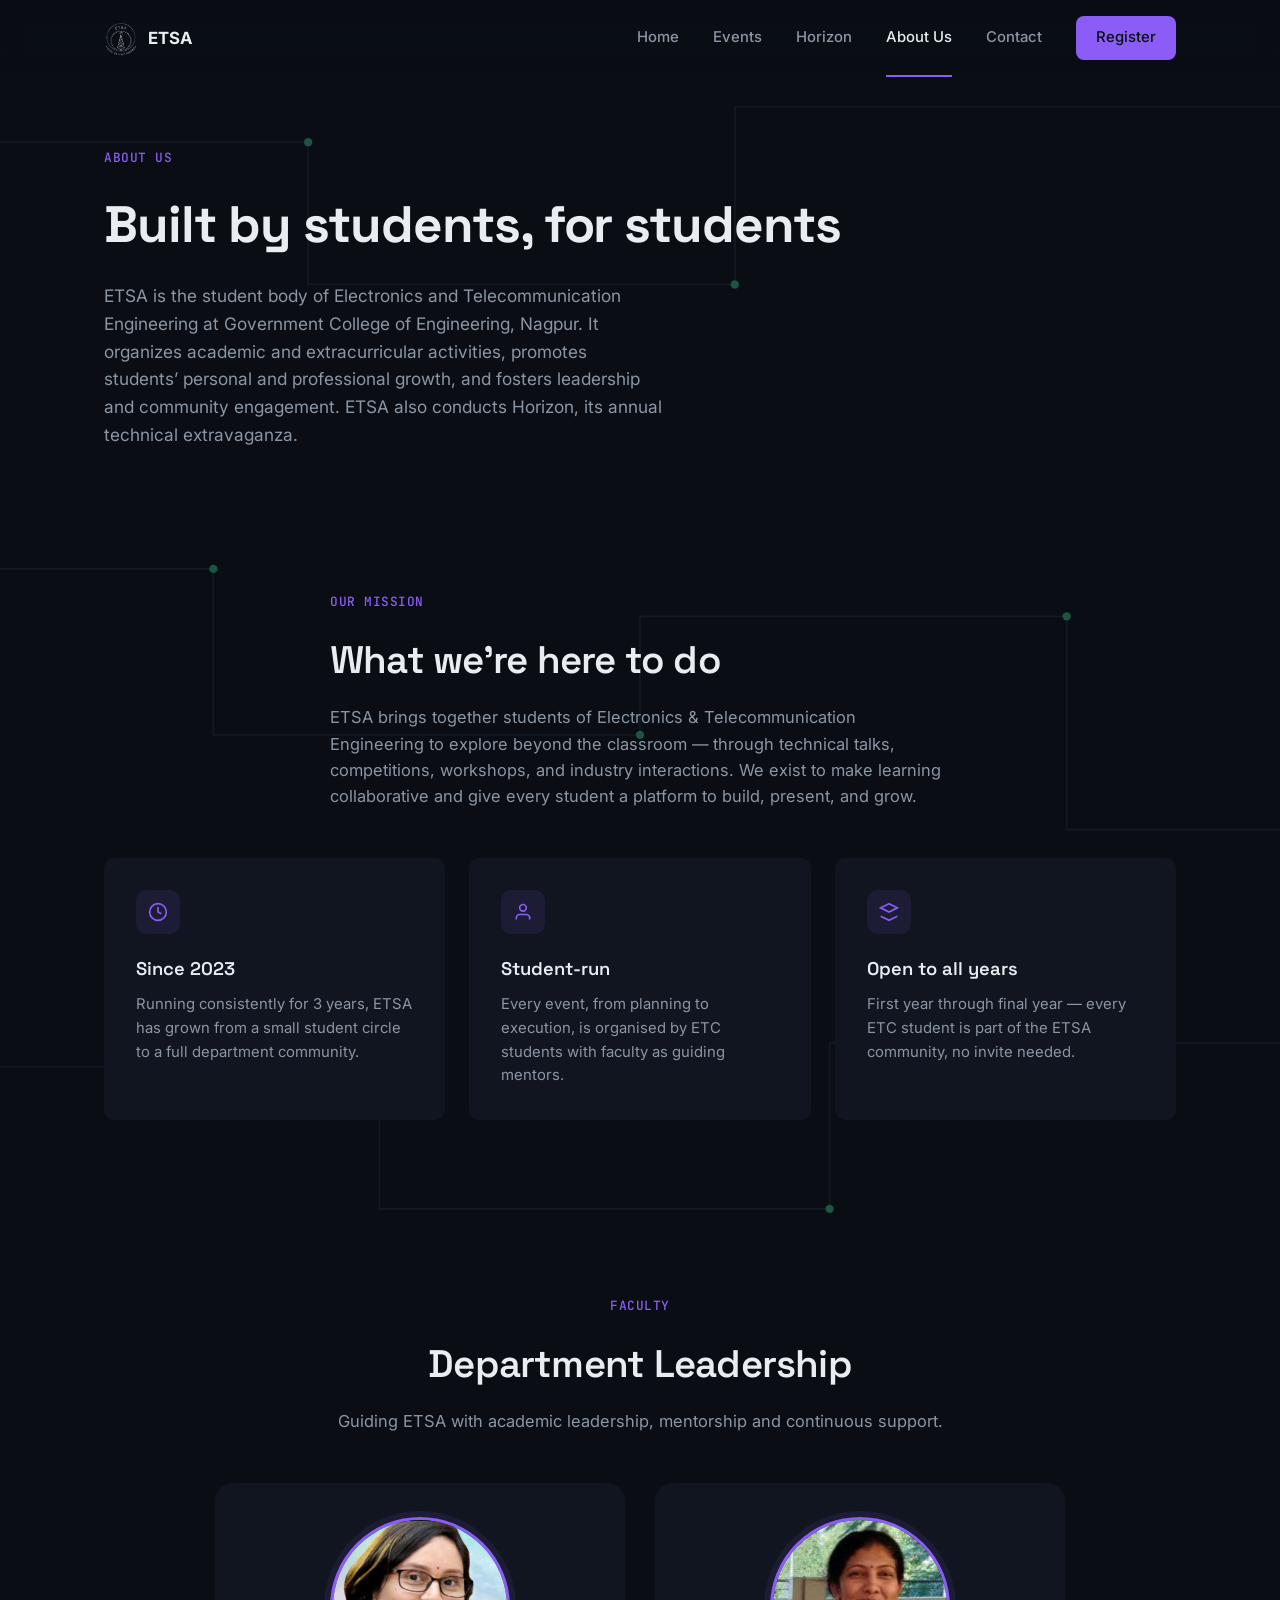
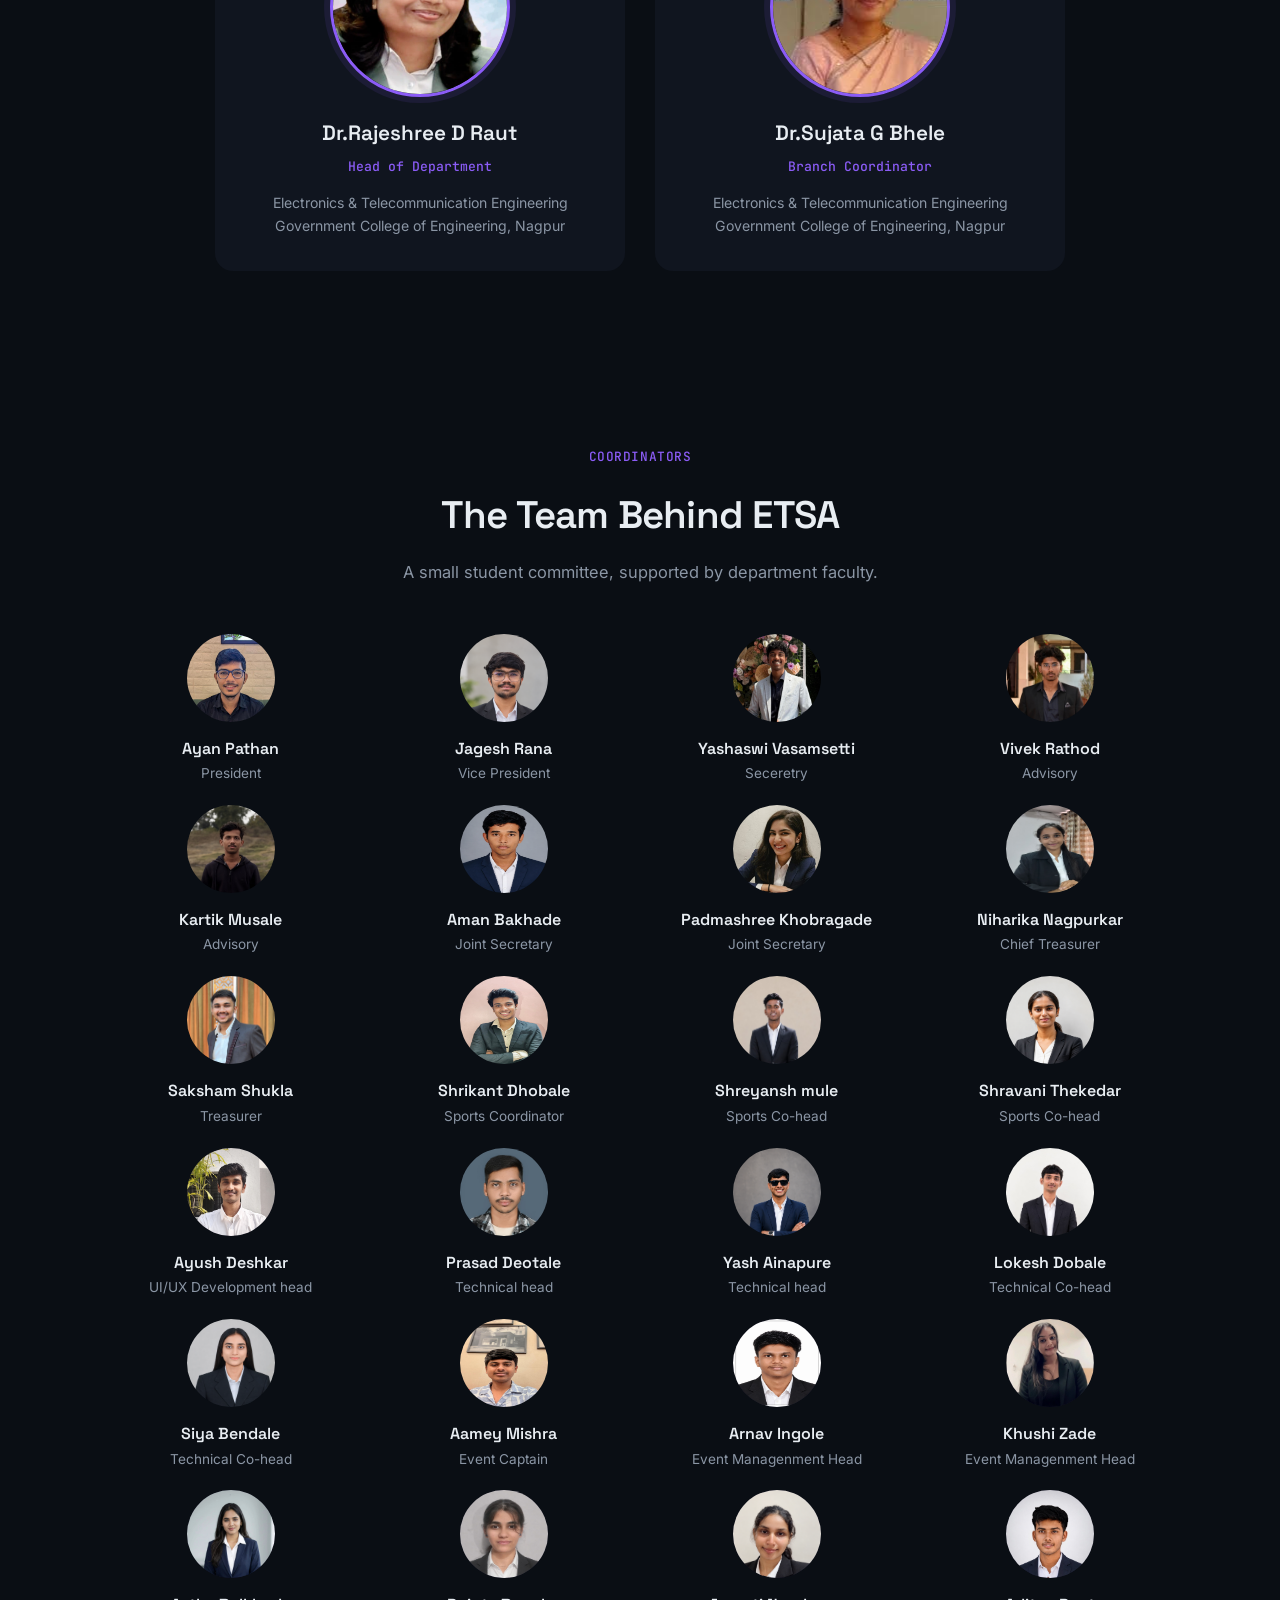
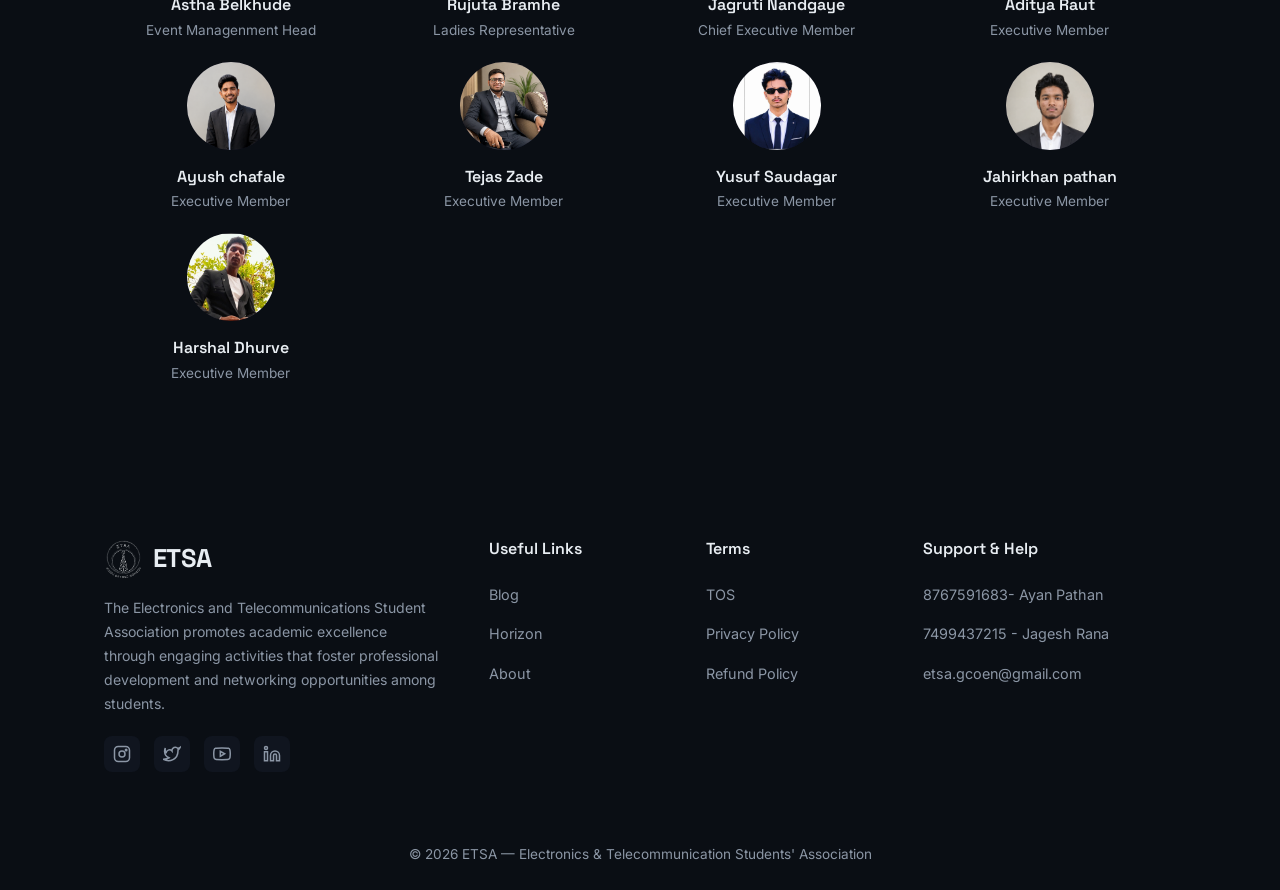
==== commit 4c877f1d: "about.html" ====
--- a/about.html
+++ b/about.html
@@ -321,11 +321,6 @@
         <h3>Yusuf Saudagar</h3>
         <p>Executive Member</p>
       </div>
-       <div class="team-card">
-         <img src="images/" alt="AI" class="team-avatar">
-         <h3>Sahil Khate</h3>
-         <p>Executive Member</p>
-       </div>
 
        <div class="team-card">
          <img src="images/JAHIRKHAN Pathan.png" alt="AI" class="team-avatar">
